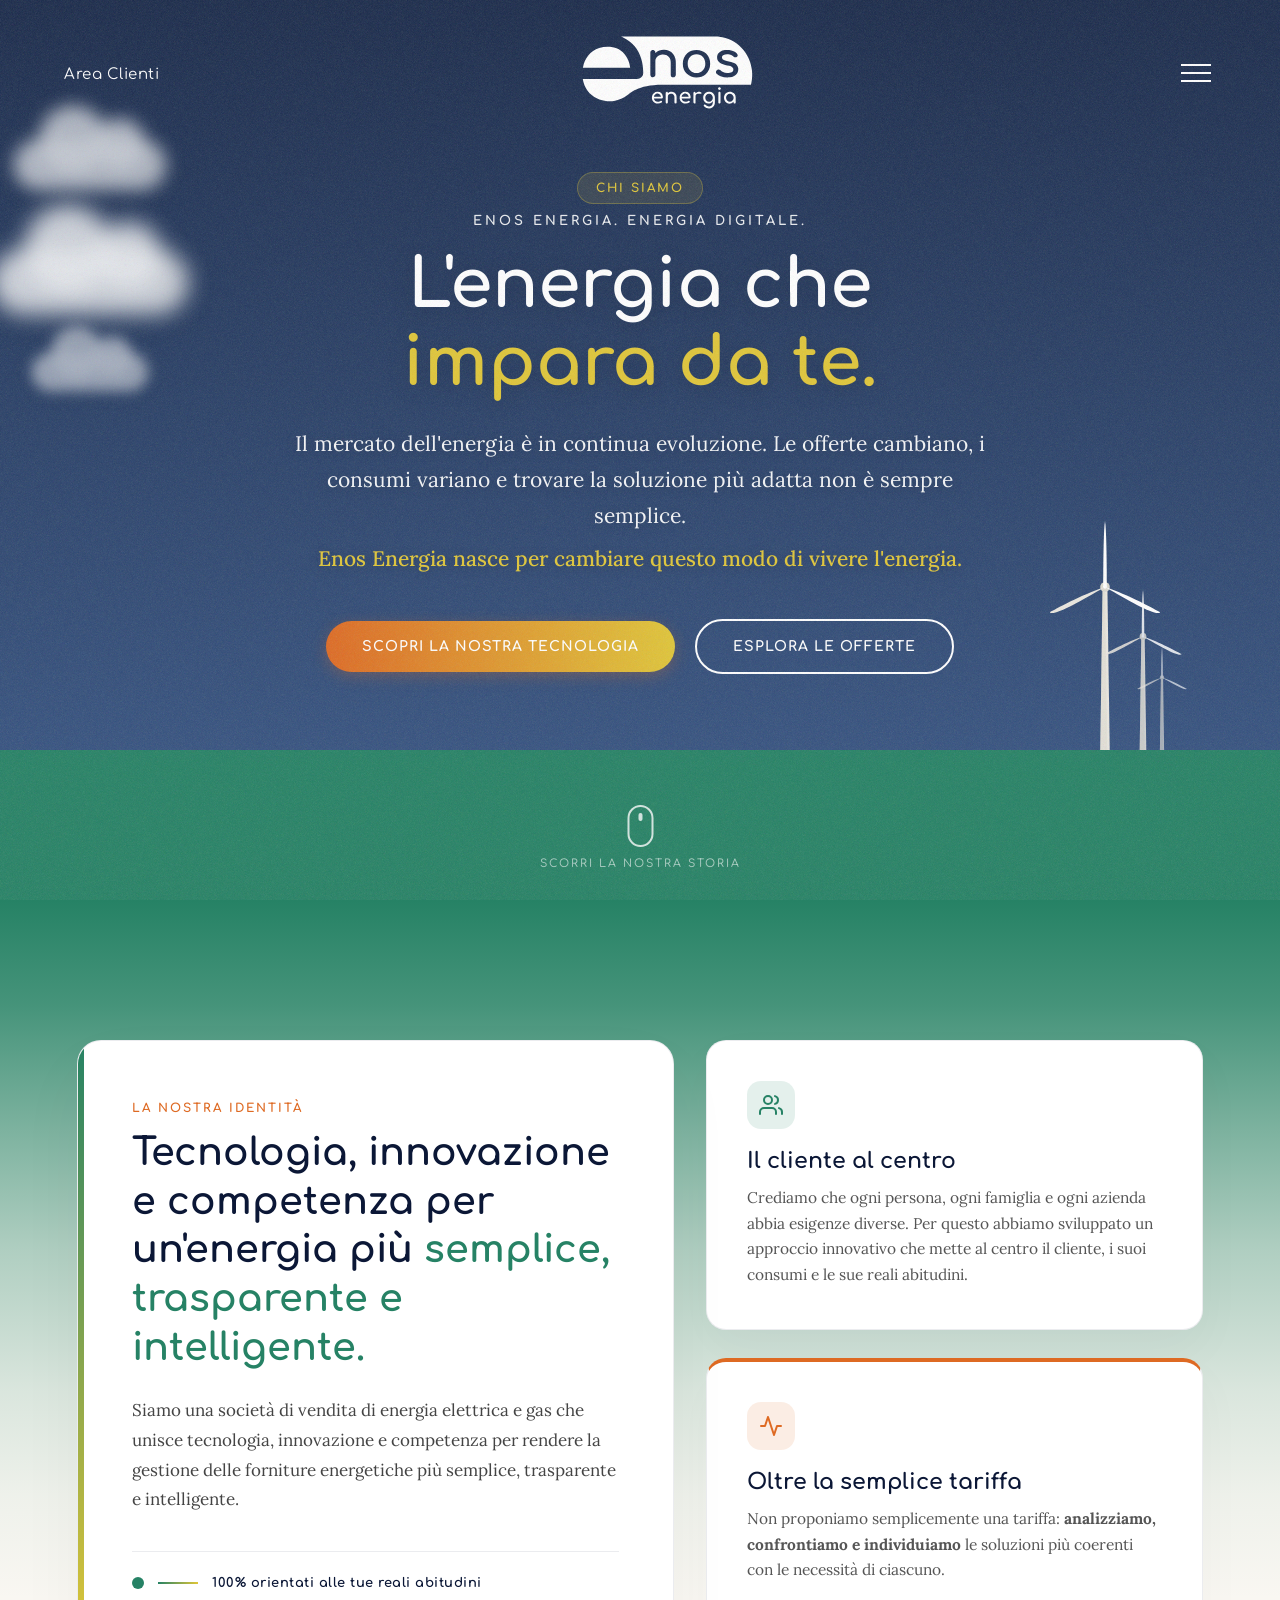
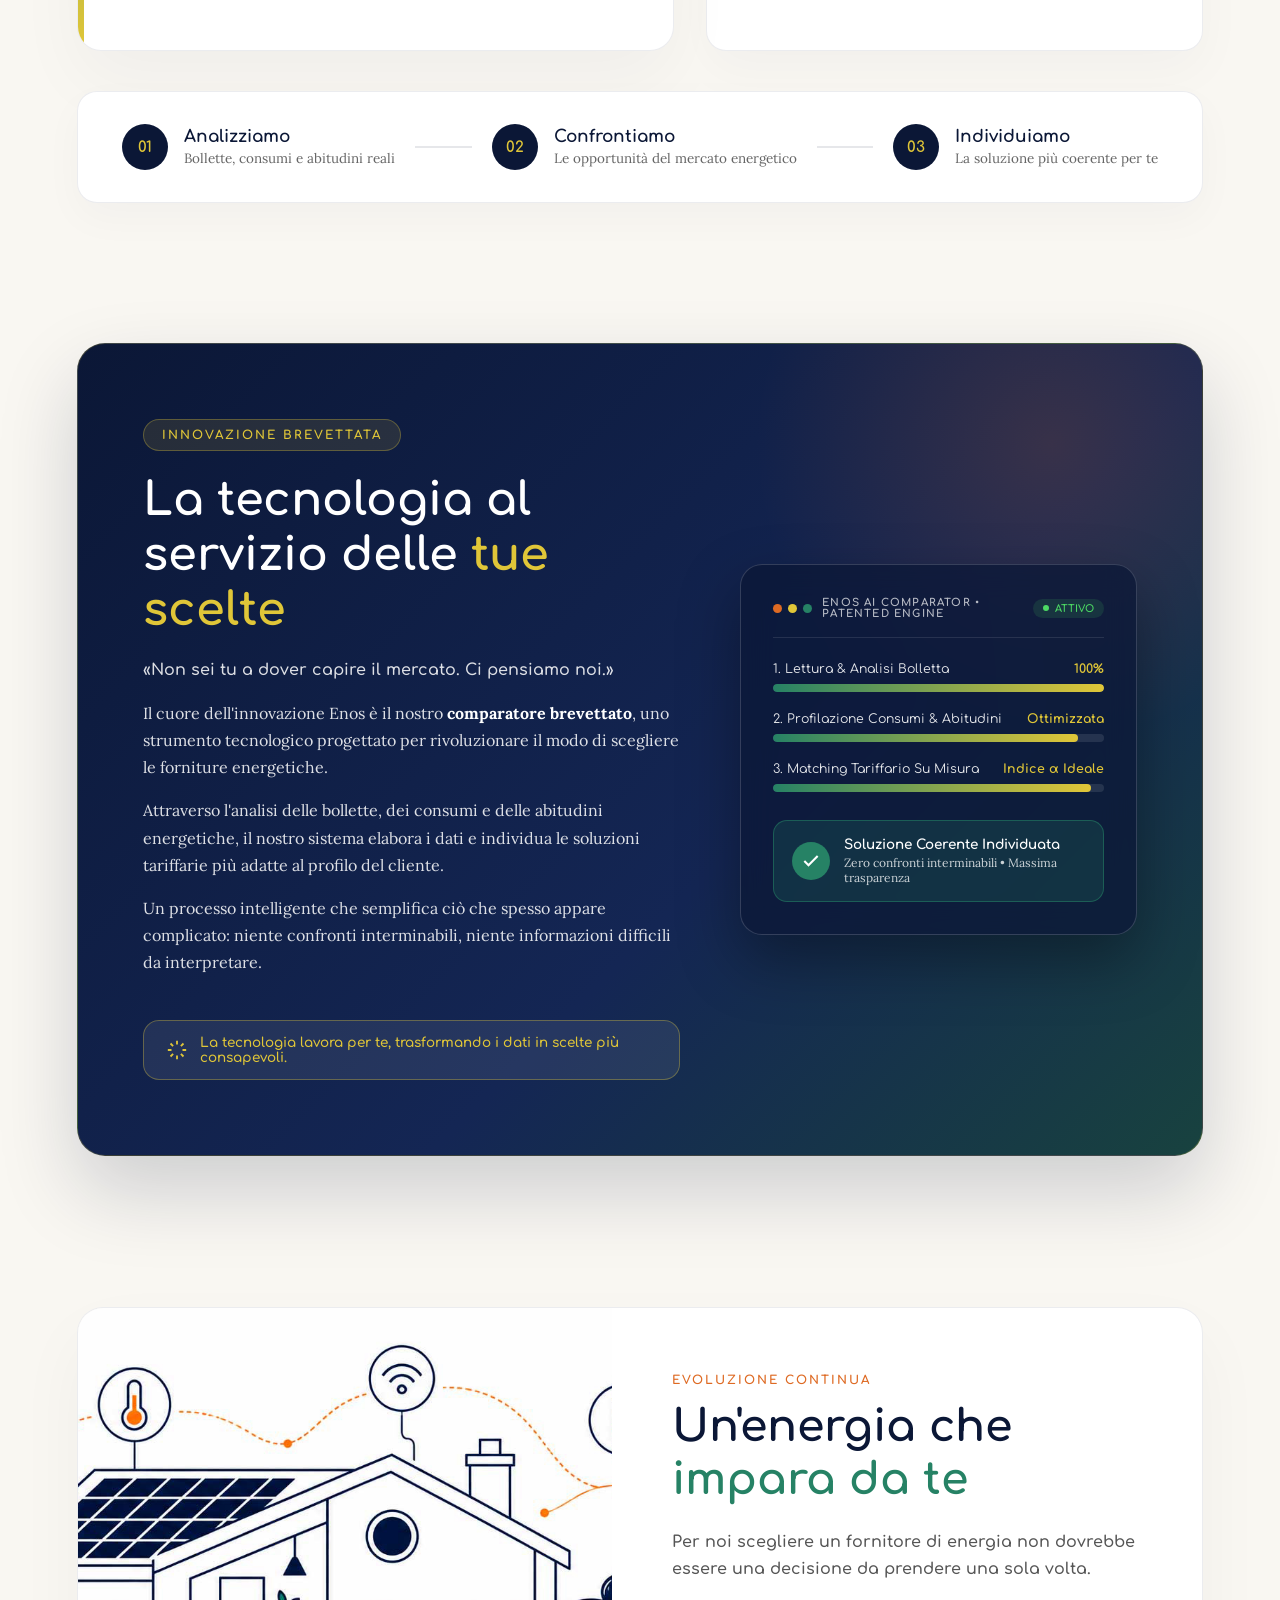
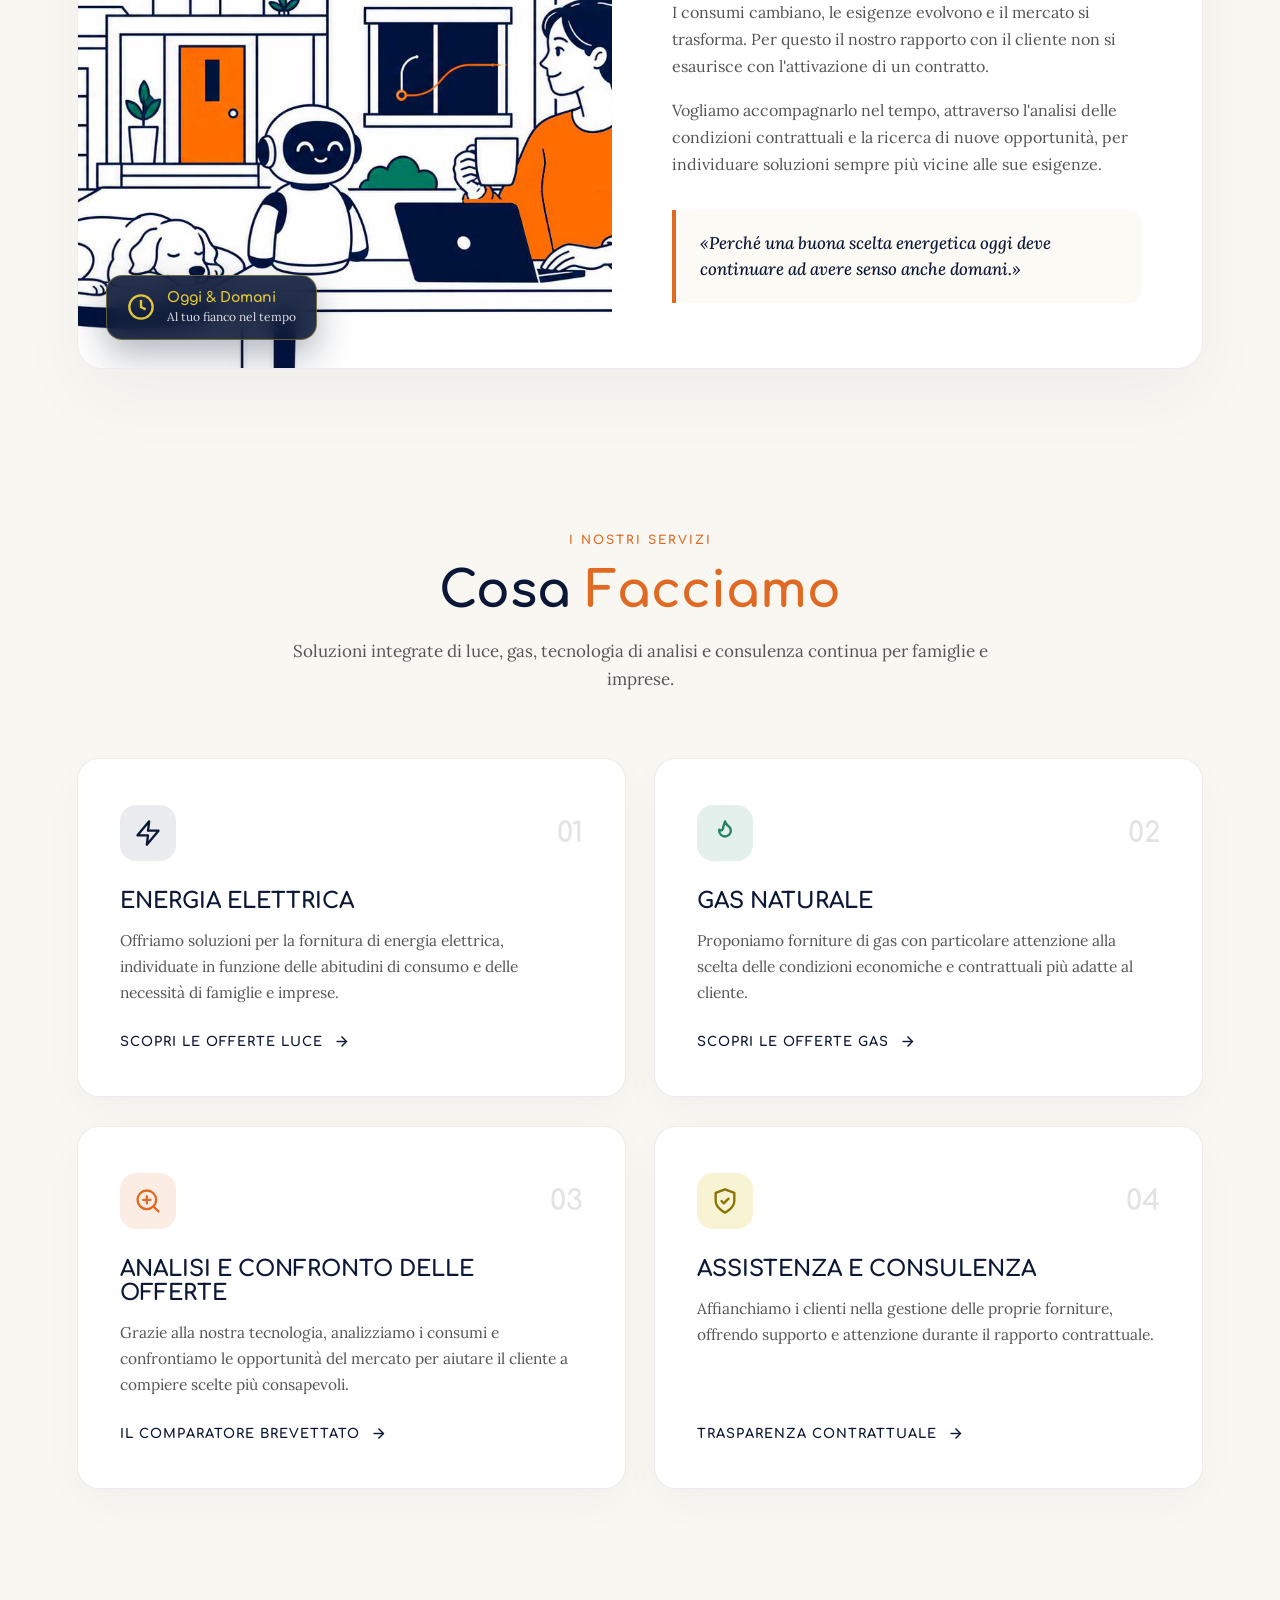
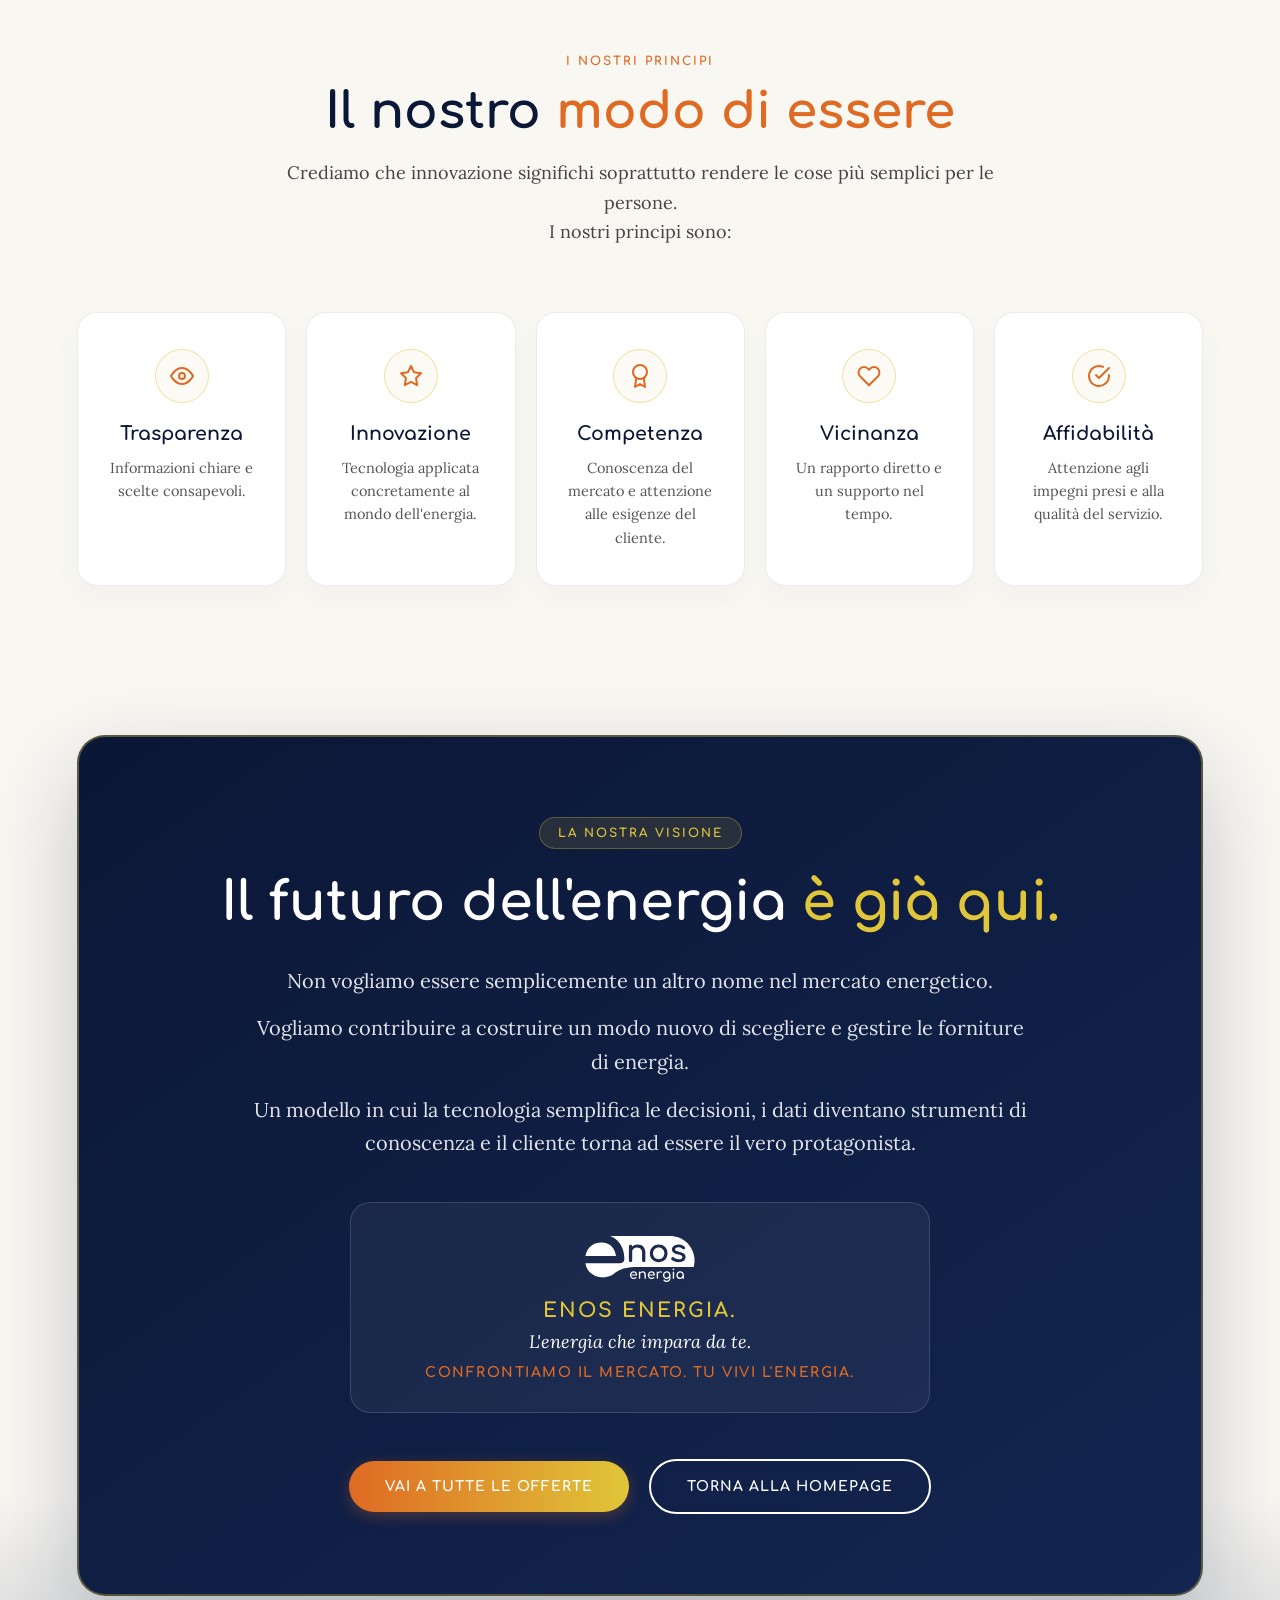
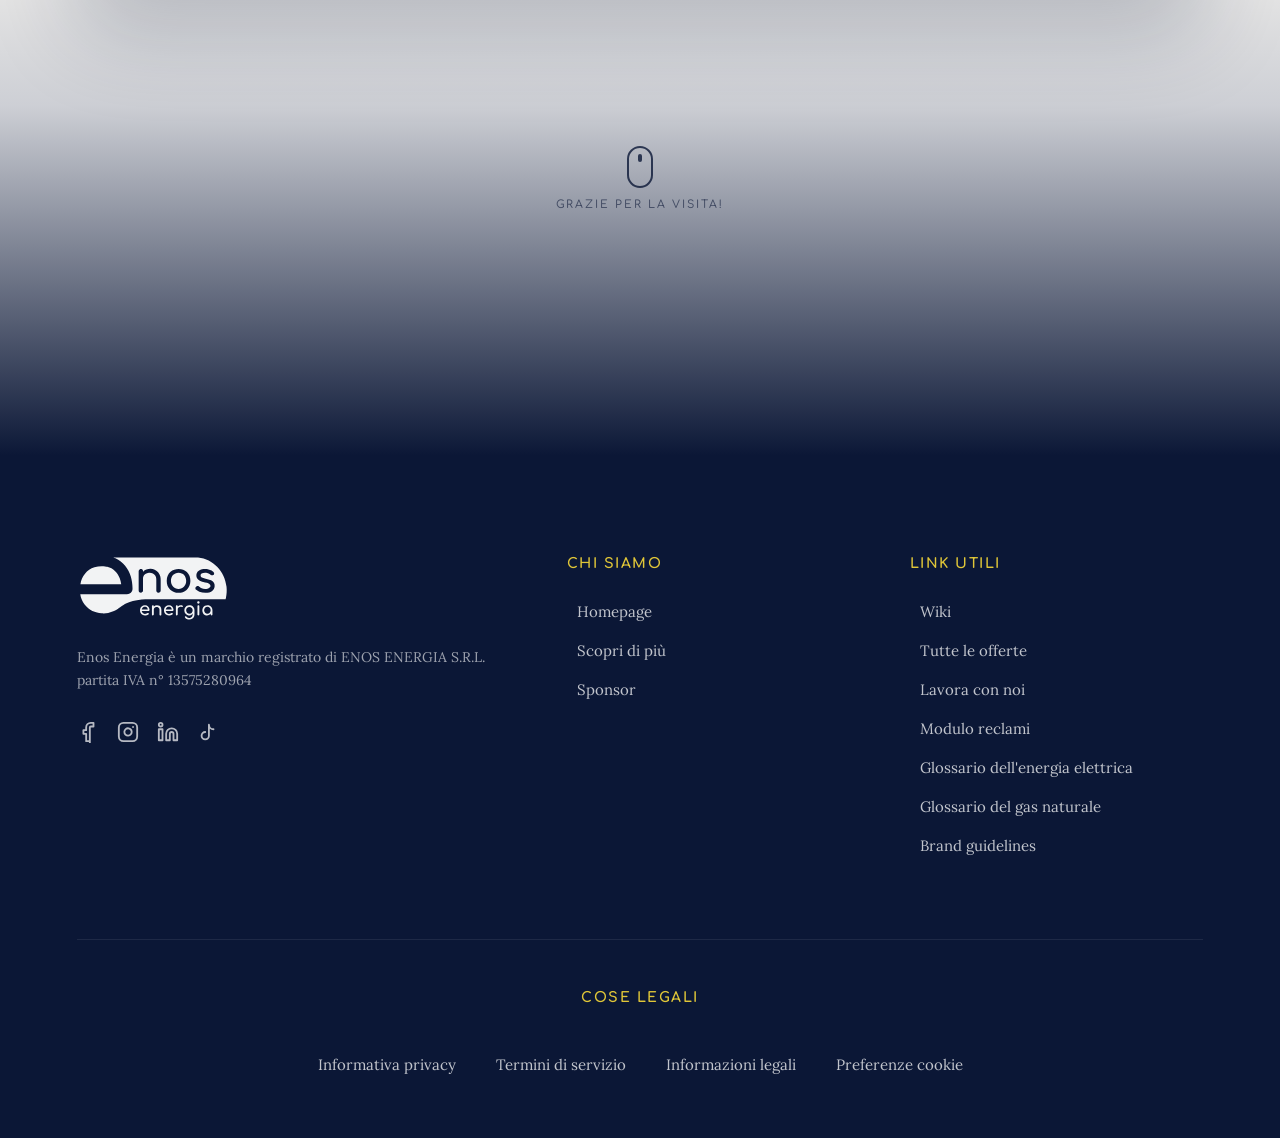
==== chi-siamo.html @ cd069b56 "feat(chi-siamo): aggiungi pagina Chi Siamo con animazioni e aggiorna link navigazione" ====
<!DOCTYPE html>
<html lang="it">
<head>
    <meta charset="UTF-8">
    <meta name="viewport" content="width=device-width, initial-scale=1.0">
    <title>Chi Siamo — Enos Energia | L'energia che impara da te</title>
    <meta name="description" content="Enos Energia: società di vendita di energia elettrica e gas che unisce tecnologia, innovazione e competenza. Scopri il nostro comparatore brevettato e l'energia che impara da te.">
    <link rel="preconnect" href="https://fonts.googleapis.com">
    <link rel="preconnect" href="https://fonts.gstatic.com" crossorigin>
    <link href="https://fonts.googleapis.com/css2?family=Comfortaa:wght@400;600;700&family=Lora:ital,wght@0,400;0,500;1,400&display=swap" rel="stylesheet">
    <link rel="stylesheet" href="css/style.css">
    <link rel="stylesheet" href="css/hero-animations.css">
</head>
<body>

    <div class="noise-overlay"></div>

    <!-- HEADER GLOBALE E MENU FULLSCREEN INIETTATI DA js/main.js -->
    <div id="header-placeholder"></div>

    <!-- =====================================================================
         1. HERO SECTION "CHI SIAMO" — ATMOSFERA DINAMICA & ECOSISTEMA ENOS
         ===================================================================== -->
    <section class="about-hero-section">
        <!-- Cielo dinamico con ciclo fluido e particelle luminose -->
        <div class="sky-layer sky-day"></div>
        <div class="sky-layer sky-sunset"></div>
        <div class="sky-layer sky-night"></div>

        <div class="sun"></div>
        <div class="moon"></div>

        <!-- Stelle notturne -->
        <div class="stars-container">
            <div class="star star-fast" style="top:14%; left:15%"></div>
            <div class="star star-slow" style="top:25%; left:42%"></div>
            <div class="star star-fast" style="top:12%; left:76%"><div class="star-glow"></div></div>
            <div class="star star-slow" style="top:34%; left:22%"></div>
            <div class="star star-fast" style="top:20%; left:62%"></div>
            <div class="star star-slow" style="top:11%; left:86%"></div>
        </div>

        <!-- Nuvole in movimento -->
        <div class="clouds-container">
            <div class="cloud cloud-1"></div>
            <div class="cloud cloud-2"></div>
            <div class="cloud cloud-3"></div>
        </div>

        <!-- Stormo illustrativo animato (asset originale Enos) -->
        <div class="about-sky-bird" aria-hidden="true">
            <img src="img/bird.svg" alt="">
        </div>

        <!-- Contenuto Centrale Hero -->
        <div class="about-hero-content">
            <div class="about-eyebrow-group">
                <span class="cte-eyebrow">CHI SIAMO</span>
                <span class="about-brand-tag">ENOS ENERGIA. ENERGIA DIGITALE.</span>
            </div>

            <h1>L'energia che<br><span>impara da te.</span></h1>

            <p class="about-hero-lead">
                Il mercato dell'energia è in continua evoluzione. Le offerte cambiano, i consumi variano e trovare la soluzione più adatta non è sempre semplice.<br>
                <strong>Enos Energia nasce per cambiare questo modo di vivere l'energia.</strong>
            </p>

            <div class="hero-cta-group">
                <a href="#tecnologia" class="btn-cta btn-solid btn-glow">Scopri la nostra tecnologia</a>
                <a href="cte.html" class="btn-cta btn-outline">Esplora le offerte</a>
            </div>
        </div>

        <!-- Parco Eolico a 3 profondità a destra -->
        <div class="wind-turbine-container turbine-main">
            <svg class="wind-turbine" viewBox="0 0 100 200" xmlns="http://www.w3.org/2000/svg">
                <path d="M46 200 L48 60 L52 60 L54 200 Z" fill="#EBE8E0" />
                <path d="M48 60 L50 60 L52 200 L46 200 Z" fill="#DCD9D0" opacity="0.5" /> 
                <circle class="turbine-light" cx="50" cy="58" r="1.5" />
                <g class="turbine-blades">
                    <circle cx="50" cy="60" r="4" fill="#DCD9D0" />
                    <path d="M48.5 60 C48.5 35, 49 10, 50 5 C51 10, 51.5 35, 51.5 60 Z" fill="#FFFFFF" />
                    <path d="M50 60 C71.5 72.5, 93.5 85, 96 81 C92 79, 70 66.5, 50 60 Z" fill="#FFFFFF" />
                    <path d="M50 60 C28.5 72.5, 6.5 85, 4 81 C8 79, 30 66.5, 50 60 Z" fill="#EBE8E0" /> 
                    <circle cx="50" cy="60" r="1.5" fill="#FFFFFF" />
                </g>
            </svg>
        </div>

        <div class="wind-turbine-container turbine-back-1">
            <svg class="wind-turbine" viewBox="0 0 100 200" xmlns="http://www.w3.org/2000/svg">
                <path d="M46 200 L48 60 L52 60 L54 200 Z" fill="#EBE8E0" />
                <path d="M48 60 L50 60 L52 200 L46 200 Z" fill="#DCD9D0" opacity="0.5" /> 
                <circle class="turbine-light" cx="50" cy="58" r="1.5" />
                <g class="turbine-blades">
                    <circle cx="50" cy="60" r="4" fill="#DCD9D0" />
                    <path d="M48.5 60 C48.5 35, 49 10, 50 5 C51 10, 51.5 35, 51.5 60 Z" fill="#FFFFFF" />
                    <path d="M50 60 C71.5 72.5, 93.5 85, 96 81 C92 79, 70 66.5, 50 60 Z" fill="#FFFFFF" />
                    <path d="M50 60 C28.5 72.5, 6.5 85, 4 81 C8 79, 30 66.5, 50 60 Z" fill="#EBE8E0" /> 
                    <circle cx="50" cy="60" r="1.5" fill="#FFFFFF" />
                </g>
            </svg>
        </div>

        <div class="wind-turbine-container turbine-back-2">
            <svg class="wind-turbine" viewBox="0 0 100 200" xmlns="http://www.w3.org/2000/svg">
                <path d="M46 200 L48 60 L52 60 L54 200 Z" fill="#EBE8E0" />
                <path d="M48 60 L50 60 L52 200 L46 200 Z" fill="#DCD9D0" opacity="0.5" /> 
                <circle class="turbine-light" cx="50" cy="58" r="1.5" />
                <g class="turbine-blades">
                    <circle cx="50" cy="60" r="4" fill="#DCD9D0" />
                    <path d="M48.5 60 C48.5 35, 49 10, 50 5 C51 10, 51.5 35, 51.5 60 Z" fill="#FFFFFF" />
                    <path d="M50 60 C71.5 72.5, 93.5 85, 96 81 C92 79, 70 66.5, 50 60 Z" fill="#FFFFFF" />
                    <path d="M50 60 C28.5 72.5, 6.5 85, 4 81 C8 79, 30 66.5, 50 60 Z" fill="#EBE8E0" /> 
                    <circle cx="50" cy="60" r="1.5" fill="#FFFFFF" />
                </g>
            </svg>
        </div>

        <!-- Prato Verde di raccordo con indicatore di scroll -->
        <div class="hero-green-floor">
            <div class="scroll-indicator-wrapper">
                <div class="scroll-mouse"><div class="scroll-wheel"></div></div>
                <span class="scroll-text">Scorri la nostra storia</span>
            </div>
        </div>
    </section>

    <!-- =====================================================================
         2. SEZIONE IDENTITÀ & APPROCCIO CLIENTE-CENTRICO
         ===================================================================== -->
    <section class="about-identity-section">
        <div class="fade-bg-top"></div>

        <div class="about-container">
            <div class="identity-grid reveal-item">
                <!-- Colonna Manifesto Principale -->
                <div class="identity-main-card">
                    <span class="section-kicker">LA NOSTRA IDENTITÀ</span>
                    <h2>Tecnologia, innovazione e competenza per un'energia più <span>semplice, trasparente e intelligente.</span></h2>
                    <p class="identity-lead-p">
                        Siamo una società di vendita di energia elettrica e gas che unisce tecnologia, innovazione e competenza per rendere la gestione delle forniture energetiche più semplice, trasparente e intelligente.
                    </p>
                    <div class="identity-pulse-line" aria-hidden="true">
                        <span class="pulse-dot"></span>
                        <span class="pulse-bar"></span>
                        <span class="pulse-label">100% orientati alle tue reali abitudini</span>
                    </div>
                </div>

                <!-- Colonna Doppia Card Approccio -->
                <div class="identity-side-stack">
                    <div class="identity-sub-card">
                        <div class="sub-card-icon">
                            <svg viewBox="0 0 24 24" fill="none" stroke="currentColor" stroke-width="2" stroke-linecap="round" stroke-linejoin="round"><path d="M17 21v-2a4 4 0 0 0-4-4H5a4 4 0 0 0-4 4v2"/><circle cx="9" cy="7" r="4"/><path d="M23 21v-2a4 4 0 0 0-3-3.87"/><path d="M16 3.13a4 4 0 0 1 0 7.75"/></svg>
                        </div>
                        <h3>Il cliente al centro</h3>
                        <p>
                            Crediamo che ogni persona, ogni famiglia e ogni azienda abbia esigenze diverse. Per questo abbiamo sviluppato un approccio innovativo che mette al centro il cliente, i suoi consumi e le sue reali abitudini.
                        </p>
                    </div>

                    <div class="identity-sub-card accent-border">
                        <div class="sub-card-icon orange">
                            <svg viewBox="0 0 24 24" fill="none" stroke="currentColor" stroke-width="2" stroke-linecap="round" stroke-linejoin="round"><polyline points="22 12 18 12 15 21 9 3 6 12 2 12"/></svg>
                        </div>
                        <h3>Oltre la semplice tariffa</h3>
                        <p>
                            Non proponiamo semplicemente una tariffa: <strong>analizziamo, confrontiamo e individuiamo</strong> le soluzioni più coerenti con le necessità di ciascuno.
                        </p>
                    </div>
                </div>
            </div>

            <!-- Barra Animata dei 3 Step Metodologici -->
            <div class="method-steps-bar reveal-item">
                <div class="step-node">
                    <span class="step-num">01</span>
                    <div class="step-info">
                        <strong>Analizziamo</strong>
                        <span>Bollette, consumi e abitudini reali</span>
                    </div>
                </div>
                <div class="step-connector" aria-hidden="true"><div class="step-signal"></div></div>
                <div class="step-node">
                    <span class="step-num">02</span>
                    <div class="step-info">
                        <strong>Confrontiamo</strong>
                        <span>Le opportunità del mercato energetico</span>
                    </div>
                </div>
                <div class="step-connector" aria-hidden="true"><div class="step-signal delay-1"></div></div>
                <div class="step-node">
                    <span class="step-num">03</span>
                    <div class="step-info">
                        <strong>Individuiamo</strong>
                        <span>La soluzione più coerente per te</span>
                    </div>
                </div>
            </div>
        </div>
    </section>

    <!-- =====================================================================
         3. LA TECNOLOGIA AL SERVIZIO DELLE TUE SCELTE (COMPARATORE BREVETTATO)
         ===================================================================== -->
    <section id="tecnologia" class="about-tech-section">
        <div class="about-container">
            <div class="tech-showcase-box reveal-item">
                <div class="tech-ambient-glow" aria-hidden="true"></div>

                <div class="tech-content-col">
                    <span class="cte-eyebrow">INNOVAZIONE BREVETTATA</span>
                    <h2>La tecnologia al servizio delle <span>tue scelte</span></h2>
                    <p class="tech-highlight-claim">
                        «Non sei tu a dover capire il mercato. Ci pensiamo noi.»
                    </p>
                    <p>
                        Il cuore dell'innovazione Enos è il nostro <strong>comparatore brevettato</strong>, uno strumento tecnologico progettato per rivoluzionare il modo di scegliere le forniture energetiche.
                    </p>
                    <p>
                        Attraverso l'analisi delle bollette, dei consumi e delle abitudini energetiche, il nostro sistema elabora i dati e individua le soluzioni tariffarie più adatte al profilo del cliente.
                    </p>
                    <p>
                        Un processo intelligente che semplifica ciò che spesso appare complicato: niente confronti interminabili, niente informazioni difficili da interpretare.
                    </p>
                    <div class="tech-bottom-pill">
                        <svg viewBox="0 0 24 24" fill="none" stroke="currentColor" stroke-width="2"><path d="M12 2v4M12 18v4M4.93 4.93l2.83 2.83M16.24 16.24l2.83 2.83M2 12h4M18 12h4M4.93 19.07l2.83-2.83M16.24 7.76l2.83-2.83"/></svg>
                        <span>La tecnologia lavora per te, trasformando i dati in scelte più consapevoli.</span>
                    </div>
                </div>

                <!-- Visual Animato: Simulazione Live del Comparatore Brevettato Enos -->
                <div class="tech-visual-col" aria-label="Rappresentazione grafica del comparatore brevettato Enos">
                    <div class="comparator-widget">
                        <div class="scanner-beam"></div>

                        <div class="widget-header">
                            <div class="widget-dots">
                                <span></span><span></span><span></span>
                            </div>
                            <span class="widget-title">ENOS AI COMPARATOR &bull; PATENTED ENGINE</span>
                            <span class="widget-status-live"><i class="live-dot"></i> ATTIVO</span>
                        </div>

                        <div class="widget-body">
                            <div class="scan-metric-row">
                                <div class="metric-label">
                                    <span>1. Lettura &amp; Analisi Bolletta</span>
                                    <strong>100%</strong>
                                </div>
                                <div class="metric-bar-track">
                                    <div class="metric-bar-fill fill-1"></div>
                                </div>
                            </div>

                            <div class="scan-metric-row">
                                <div class="metric-label">
                                    <span>2. Profilazione Consumi &amp; Abitudini</span>
                                    <strong>Ottimizzata</strong>
                                </div>
                                <div class="metric-bar-track">
                                    <div class="metric-bar-fill fill-2"></div>
                                </div>
                            </div>

                            <div class="scan-metric-row">
                                <div class="metric-label">
                                    <span>3. Matching Tariffario Su Misura</span>
                                    <strong>Indice &alpha; Ideale</strong>
                                </div>
                                <div class="metric-bar-track">
                                    <div class="metric-bar-fill fill-3"></div>
                                </div>
                            </div>

                            <div class="widget-result-card">
                                <div class="result-icon">
                                    <svg viewBox="0 0 24 24" fill="none" stroke="currentColor" stroke-width="2.5"><polyline points="20 6 9 17 4 12"/></svg>
                                </div>
                                <div class="result-text">
                                    <strong>Soluzione Coerente Individuata</strong>
                                    <span>Zero confronti interminabili &bull; Massima trasparenza</span>
                                </div>
                            </div>
                        </div>
                    </div>
                </div>
            </div>
        </div>
    </section>

    <!-- =====================================================================
         4. SEZIONE EVOLUTIVA: "UN'ENERGIA CHE IMPARA DA TE"
         ===================================================================== -->
    <section class="about-learning-section">
        <div class="about-container">
            <div class="learning-bento-split reveal-item">
                <div class="learning-image-col">
                    <div class="learning-img-frame">
                        <img src="img/D.jpg" alt="Un'energia che impara da te nel tempo" loading="lazy">
                        <div class="floating-time-badge">
                            <svg viewBox="0 0 24 24" fill="none" stroke="currentColor" stroke-width="2"><circle cx="12" cy="12" r="10"/><polyline points="12 6 12 12 16 14"/></svg>
                            <div>
                                <strong>Oggi &amp; Domani</strong>
                                <span>Al tuo fianco nel tempo</span>
                            </div>
                        </div>
                    </div>
                </div>

                <div class="learning-text-col">
                    <span class="section-kicker">EVOLUZIONE CONTINUA</span>
                    <h2>Un'energia che <span>impara da te</span></h2>

                    <p class="learning-highlight">
                        Per noi scegliere un fornitore di energia non dovrebbe essere una decisione da prendere una sola volta.
                    </p>

                    <p>
                        I consumi cambiano, le esigenze evolvono e il mercato si trasforma. Per questo il nostro rapporto con il cliente non si esaurisce con l'attivazione di un contratto.
                    </p>

                    <p>
                        Vogliamo accompagnarlo nel tempo, attraverso l'analisi delle condizioni contrattuali e la ricerca di nuove opportunità, per individuare soluzioni sempre più vicine alle sue esigenze.
                    </p>

                    <blockquote class="learning-quote-box">
                        «Perché una buona scelta energetica oggi deve continuare ad avere senso anche domani.»
                    </blockquote>
                </div>
            </div>
        </div>
    </section>

    <!-- =====================================================================
         5. SEZIONE "COSA FACCIAMO" (4 PILASTRI BENTO GRID)
         ===================================================================== -->
    <section class="about-services-section">
        <div class="about-container">
            <div class="about-section-header reveal-item">
                <span class="section-kicker">I NOSTRI SERVIZI</span>
                <h2>Cosa <span>Facciamo</span></h2>
                <p>Soluzioni integrate di luce, gas, tecnologia di analisi e consulenza continua per famiglie e imprese.</p>
            </div>

            <div class="about-services-grid">
                <!-- 1. ENERGIA ELETTRICA -->
                <article class="service-bento-card reveal-item">
                    <div class="service-card-top">
                        <div class="service-icon-box navy">
                            <svg viewBox="0 0 24 24" fill="none" stroke="currentColor" stroke-width="2" stroke-linecap="round" stroke-linejoin="round"><polygon points="13 2 3 14 12 14 11 22 21 10 12 10 13 2"/></svg>
                        </div>
                        <span class="service-number">01</span>
                    </div>
                    <h3>ENERGIA ELETTRICA</h3>
                    <p>
                        Offriamo soluzioni per la fornitura di energia elettrica, individuate in funzione delle abitudini di consumo e delle necessità di famiglie e imprese.
                    </p>
                    <a href="cte.html#luce" class="service-card-link">
                        <span>Scopri le offerte Luce</span>
                        <svg viewBox="0 0 24 24" fill="none" stroke="currentColor" stroke-width="2"><line x1="5" y1="12" x2="19" y2="12"/><polyline points="12 5 19 12 12 19"/></svg>
                    </a>
                </article>

                <!-- 2. GAS NATURALE -->
                <article class="service-bento-card reveal-item">
                    <div class="service-card-top">
                        <div class="service-icon-box green">
                            <svg viewBox="0 0 24 24" fill="none" stroke="currentColor" stroke-width="2" stroke-linecap="round" stroke-linejoin="round"><path d="M12 2c1 3 2.5 3.5 3.5 4.5A5 5 0 0 1 17 10a5 5 0 1 1-10 0c0-.3 0-.6.1-.9a2 2 0 0 0 3.3-2C11 5.5 12 2 12 2z"/></svg>
                        </div>
                        <span class="service-number">02</span>
                    </div>
                    <h3>GAS NATURALE</h3>
                    <p>
                        Proponiamo forniture di gas con particolare attenzione alla scelta delle condizioni economiche e contrattuali più adatte al cliente.
                    </p>
                    <a href="cte.html#gas" class="service-card-link">
                        <span>Scopri le offerte Gas</span>
                        <svg viewBox="0 0 24 24" fill="none" stroke="currentColor" stroke-width="2"><line x1="5" y1="12" x2="19" y2="12"/><polyline points="12 5 19 12 12 19"/></svg>
                    </a>
                </article>

                <!-- 3. ANALISI E CONFRONTO DELLE OFFERTE -->
                <article class="service-bento-card reveal-item">
                    <div class="service-card-top">
                        <div class="service-icon-box orange">
                            <svg viewBox="0 0 24 24" fill="none" stroke="currentColor" stroke-width="2" stroke-linecap="round" stroke-linejoin="round"><circle cx="11" cy="11" r="8"/><line x1="21" y1="21" x2="16.65" y2="16.65"/><line x1="11" y1="8" x2="11" y2="14"/><line x1="8" y1="11" x2="14" y2="11"/></svg>
                        </div>
                        <span class="service-number">03</span>
                    </div>
                    <h3>ANALISI E CONFRONTO DELLE OFFERTE</h3>
                    <p>
                        Grazie alla nostra tecnologia, analizziamo i consumi e confrontiamo le opportunità del mercato per aiutare il cliente a compiere scelte più consapevoli.
                    </p>
                    <a href="#tecnologia" class="service-card-link">
                        <span>Il comparatore brevettato</span>
                        <svg viewBox="0 0 24 24" fill="none" stroke="currentColor" stroke-width="2"><line x1="5" y1="12" x2="19" y2="12"/><polyline points="12 5 19 12 12 19"/></svg>
                    </a>
                </article>

                <!-- 4. ASSISTENZA E CONSULENZA -->
                <article class="service-bento-card reveal-item">
                    <div class="service-card-top">
                        <div class="service-icon-box gold">
                            <svg viewBox="0 0 24 24" fill="none" stroke="currentColor" stroke-width="2" stroke-linecap="round" stroke-linejoin="round"><path d="M12 22s8-4 8-10V5l-8-3-8 3v7c0 6 8 10 8 10z"/><path d="M9 12l2 2 4-4"/></svg>
                        </div>
                        <span class="service-number">04</span>
                    </div>
                    <h3>ASSISTENZA E CONSULENZA</h3>
                    <p>
                        Affianchiamo i clienti nella gestione delle proprie forniture, offrendo supporto e attenzione durante il rapporto contrattuale.
                    </p>
                    <a href="cte.html" class="service-card-link">
                        <span>Trasparenza contrattuale</span>
                        <svg viewBox="0 0 24 24" fill="none" stroke="currentColor" stroke-width="2"><line x1="5" y1="12" x2="19" y2="12"/><polyline points="12 5 19 12 12 19"/></svg>
                    </a>
                </article>
            </div>
        </div>
    </section>

    <!-- =====================================================================
         6. SEZIONE "IL NOSTRO MODO DI ESSERE" (I 5 PRINCIPI)
         ===================================================================== -->
    <section class="about-values-section">
        <div class="about-container">
            <div class="about-section-header reveal-item">
                <span class="section-kicker">I NOSTRI PRINCIPI</span>
                <h2>Il nostro <span>modo di essere</span></h2>
                <p class="values-intro-p">
                    Crediamo che innovazione significhi soprattutto rendere le cose più semplici per le persone.<br>
                    I nostri principi sono:
                </p>
            </div>

            <div class="values-cards-grid reveal-item">
                <!-- 1. Trasparenza -->
                <div class="value-card">
                    <div class="value-icon">
                        <svg viewBox="0 0 24 24" fill="none" stroke="currentColor" stroke-width="2" stroke-linecap="round" stroke-linejoin="round"><path d="M1 12s4-8 11-8 11 8 11 8-4 8-11 8-11-8-11-8z"/><circle cx="12" cy="12" r="3"/></svg>
                    </div>
                    <h3>Trasparenza</h3>
                    <p>Informazioni chiare e scelte consapevoli.</p>
                </div>

                <!-- 2. Innovazione -->
                <div class="value-card">
                    <div class="value-icon">
                        <svg viewBox="0 0 24 24" fill="none" stroke="currentColor" stroke-width="2" stroke-linecap="round" stroke-linejoin="round"><polygon points="12 2 15.09 8.26 22 9.27 17 14.14 18.18 21.02 12 17.77 5.82 21.02 7 14.14 2 9.27 8.91 8.26 12 2"/></svg>
                    </div>
                    <h3>Innovazione</h3>
                    <p>Tecnologia applicata concretamente al mondo dell'energia.</p>
                </div>

                <!-- 3. Competenza -->
                <div class="value-card">
                    <div class="value-icon">
                        <svg viewBox="0 0 24 24" fill="none" stroke="currentColor" stroke-width="2" stroke-linecap="round" stroke-linejoin="round"><circle cx="12" cy="8" r="7"/><polyline points="8.21 13.89 7 23 12 20 17 23 15.79 13.88"/></svg>
                    </div>
                    <h3>Competenza</h3>
                    <p>Conoscenza del mercato e attenzione alle esigenze del cliente.</p>
                </div>

                <!-- 4. Vicinanza -->
                <div class="value-card">
                    <div class="value-icon">
                        <svg viewBox="0 0 24 24" fill="none" stroke="currentColor" stroke-width="2" stroke-linecap="round" stroke-linejoin="round"><path d="M20.84 4.61a5.5 5.5 0 0 0-7.78 0L12 5.67l-1.06-1.06a5.5 5.5 0 0 0-7.78 7.78l1.06 1.06L12 21.23l7.78-7.78 1.06-1.06a5.5 5.5 0 0 0 0-7.78z"/></svg>
                    </div>
                    <h3>Vicinanza</h3>
                    <p>Un rapporto diretto e un supporto nel tempo.</p>
                </div>

                <!-- 5. Affidabilità -->
                <div class="value-card">
                    <div class="value-icon">
                        <svg viewBox="0 0 24 24" fill="none" stroke="currentColor" stroke-width="2" stroke-linecap="round" stroke-linejoin="round"><path d="M22 11.08V12a10 10 0 1 1-5.93-9.14"/><polyline points="22 4 12 14.01 9 11.01"/></svg>
                    </div>
                    <h3>Affidabilità</h3>
                    <p>Attenzione agli impegni presi e alla qualità del servizio.</p>
                </div>
            </div>
        </div>
    </section>

    <!-- =====================================================================
         7. MANIFESTO FINALE: "IL FUTURO DELL'ENERGIA È GIÀ QUI."
         ===================================================================== -->
    <section class="about-future-section">
        <div class="fade-bg-bottom"></div>

        <div class="about-container">
            <div class="future-manifesto-card reveal-item">
                <span class="cte-eyebrow">LA NOSTRA VISIONE</span>
                <h2>Il futuro dell'energia <span>è già qui.</span></h2>

                <div class="future-manifesto-body">
                    <p>Non vogliamo essere semplicemente un altro nome nel mercato energetico.</p>
                    <p>Vogliamo contribuire a costruire un modo nuovo di scegliere e gestire le forniture di energia.</p>
                    <p>Un modello in cui la tecnologia semplifica le decisioni, i dati diventano strumenti di conoscenza e il cliente torna ad essere il vero protagonista.</p>
                </div>

                <div class="future-signature-block">
                    <img src="img/logo_enos_white.svg" alt="Enos Energia" class="future-signature-logo">
                    <div class="signature-brand-title">ENOS ENERGIA.</div>
                    <div class="signature-payoff">L'energia che impara da te.</div>
                    <div class="signature-claim">Confrontiamo il mercato. Tu vivi l'energia.</div>
                </div>

                <div class="hero-cta-group">
                    <a href="cte.html" class="btn-cta btn-solid btn-glow">Vai a tutte le offerte</a>
                    <a href="index.html" class="btn-cta btn-outline">Torna alla Homepage</a>
                </div>
            </div>
        </div>

        <div class="pre-footer">
            <div class="scroll-indicator-wrapper">
                <div class="scroll-mouse">
                    <div class="scroll-wheel"></div>
                </div>
                <span class="scroll-text">Grazie per la visita!</span>
            </div>
        </div>
    </section>

    <!-- FOOTER GLOBALE INIETTATO DA js/main.js -->
    <div id="footer-placeholder"></div>

    <!-- CUSTOM CURSOR -->
    <div id="custom-cursor"></div>

    <!-- SCRIPT MODULARI -->
    <script src="js/hero-engine.js"></script>
    <script src="js/main.js"></script>
</body>
</html>
---- css/style.css ----
/* =========================================================================
   1. VARIABILI, RESET E TIPOGRAFIA (css/style.css)
   ========================================================================= */
:root {
    --bg-cream: #F9F7F2;
    --brand-green: #268265;
    --premium-navy: #0B1736;
    --premium-orange: #DE6A23;
    --premium-gold: #E0C638;
    --white: #FFFFFF;
    
    --font-heading: 'Comfortaa', sans-serif;
    --font-body: 'Lora', serif;
    --transition-smooth: cubic-bezier(0.25, 0.8, 0.25, 1);
}

* {
    margin: 0;
    padding: 0;
    box-sizing: border-box;
}

html {
    scroll-behavior: smooth;
}

body {
    font-family: var(--font-body);
    background-color: var(--bg-cream);
    color: var(--premium-navy);
    -webkit-font-smoothing: antialiased;
    overflow-x: hidden;
    cursor: none;
}

body.is-loading {
    overflow: hidden !important;
}

/* =========================================================================
   2. PRELOADER & ANIMAZIONE BATTERIA
   ========================================================================= */
.preloader-container {
    position: fixed;
    top: 0;
    left: 0;
    width: 100%;
    height: 100vh;
    background-color: var(--premium-orange);
    z-index: 9999;
    display: flex;
    justify-content: center;
    align-items: center;
    transition: transform 0.8s cubic-bezier(0.7, 0, 0.2, 1), opacity 0.8s ease;
}

.preloader-content {
    display: flex;
    flex-direction: column;
    align-items: center;
    gap: 25px;
}

.preloader-logo {
    height: 45px;
    width: auto;
}

.battery-icon {
    width: 60px;
    height: 24px;
    border: 2px solid var(--white);
    border-radius: 4px;
    position: relative;
    padding: 2px;
}

.battery-icon::after {
    content: '';
    position: absolute;
    top: 50%;
    right: -6px;
    transform: translateY(-50%);
    width: 4px;
    height: 10px;
    background-color: var(--white);
    border-radius: 0 2px 2px 0;
}

.battery-level {
    height: 100%;
    background-color: var(--white);
    border-radius: 2px;
    width: 0%;
    animation: chargeBattery 1.5s ease-in-out forwards;
}

@keyframes chargeBattery {
    0% { width: 0%; opacity: 0.5; }
    20% { width: 20%; opacity: 1; }
    40% { width: 20%; }
    60% { width: 70%; }
    80% { width: 100%; }
    100% { width: 100%; }
}

.preloader-hidden {
    transform: translateY(-100%);
    opacity: 0;
    pointer-events: none;
}

/* --- EFFETTO WOW TRANSIZIONE: PORTALE RADIALE DAL CLICK --- */
.page-portal {
    position: fixed;
    inset: 0;
    background: radial-gradient(circle at var(--click-x, 50%) var(--click-y, 50%), #162a5c 0%, var(--premium-navy) 70%);
    z-index: 99999;
    pointer-events: none;
    clip-path: circle(0px at var(--click-x, 50%) var(--click-y, 50%));
    transition: clip-path 0.6s cubic-bezier(0.77, 0, 0.175, 1);
}

.page-portal.is-active {
    clip-path: circle(150vmax at var(--click-x, 50%) var(--click-y, 50%));
}

.page-portal.is-revealing {
    clip-path: circle(150vmax at var(--click-x, 50%) var(--click-y, 50%));
    transition: clip-path 0.65s cubic-bezier(0.77, 0, 0.175, 1), opacity 0.5s ease;
}

.page-portal.is-revealing.is-done {
    clip-path: circle(0px at 50% 50%);
    opacity: 0;
}

.preloader-container {
    border-bottom: 3px solid var(--premium-gold);
    box-shadow: 0 25px 60px rgba(11, 23, 54, 0.45);
}

body {
    transition: transform 0.55s cubic-bezier(0.7, 0, 0.2, 1), filter 0.55s ease;
}

body.page-leaving {
    transform: scale(0.96);
    filter: blur(4px) brightness(0.85);
    pointer-events: none;
}

/* =========================================================================
   3. NOISE OVERLAY, SCROLLBAR E CUSTOM CURSOR PREMIUM
   ========================================================================= */
.noise-overlay {
    position: fixed;
    top: 0;
    left: 0;
    width: 100%;
    height: 100%;
    background-image: url("data:image/svg+xml,%3Csvg viewBox='0 0 1500 1500' xmlns='http://www.w3.org/2000/svg'%3E%3Cfilter id='hdNoise'%3E%3CfeTurbulence type='fractalNoise' baseFrequency='1.9' numOctaves='4' stitchTiles='stitch'/%3E%3C/filter%3E%3Crect width='100%25' height='100%25' filter='url(%23hdNoise)'/%3E%3C/svg%3E");
    opacity: 0.15;
    pointer-events: none;
    z-index: 9998;
}

::-webkit-scrollbar {
    width: 20px;
}
::-webkit-scrollbar-track {
    background-color: #EBE8E0;
    border-left: 1px solid #DEDEDE;
}
::-webkit-scrollbar-thumb {
    background-color: var(--premium-orange);
    border-radius: 0px;
    border: 3px solid #EBE8E0;
}
::-webkit-scrollbar-thumb:active {
    background-color: var(--premium-orange);
}

#custom-cursor {
    width: 30px;
    height: 30px;
    border: 10px double var(--premium-gold);
    border-radius: 50%;
    position: fixed;
    top: 0;
    left: 0;
    pointer-events: none;
    z-index: 10000;
    transform: translate(-50%, -50%);
    transition: width 0.2s ease, height 0.2s ease, background-color 0.2s ease, border-color 0.2s ease, opacity 0.3s ease;
    opacity: 0;
}

body:has(a:hover, button:hover, .btn-cta:hover, .faq-trigger:hover, .size-pill:hover, .filter-tab:hover, .value-card:hover, .service-bento-card:hover, .step-node:hover) #custom-cursor {
    width: 45px;
    height: 45px;
    background-color: rgba(224, 198, 56, 0.15);
    backdrop-filter: blur(2px);
    border-color: var(--premium-orange);
}

@media (max-width: 768px) {
    body { cursor: auto; }
    #custom-cursor { display: none !important; }
}

/* =========================================================================
   4. HEADER OVERLAY E STICKY MODE
   ========================================================================= */
.main-header {
    position: absolute;
    top: 0;
    left: 0;
    width: 100%;
    padding: 35px 5%;
    display: flex;
    justify-content: space-between;
    align-items: center;
    z-index: 100;
    transition: padding 0.3s ease, background-color 0.3s ease;
}

.main-header.is-sticky {
    position: fixed;
    top: 0;
    left: 0;
    width: 100%;
    padding: 18px 5%;
    background-color: rgba(11, 23, 54, 0.85);
    backdrop-filter: blur(12px);
    -webkit-backdrop-filter: blur(12px);
    border-bottom: 1px solid var(--premium-gold);
    box-shadow: 0 10px 30px rgba(11, 23, 54, 0.25);
    z-index: 150;
    animation: headerSlideDown 0.4s cubic-bezier(0.25, 0.8, 0.25, 1) forwards;
}

@keyframes headerSlideDown {
    from { transform: translateY(-100%); }
    to { transform: translateY(0); }
}

.logo-svg {
    height: 75px;
    width: auto;
    display: block;
    transition: height 0.3s ease;
}

.is-sticky .logo-svg {
    height: 40px;
}

.area-clienti-link {
    font-family: var(--font-heading);
    color: var(--white);
    text-decoration: none;
    font-size: 15px;
    font-weight: 400;
    letter-spacing: 0.5px;
    position: relative;
    padding-bottom: 5px;
}

.hover-line::after {
    content: '';
    position: absolute;
    width: 0;
    height: 1px;
    bottom: 0;
    left: 0;
    background-color: var(--premium-gold);
    transition: width 0.3s ease-in-out;
}

.hover-line:hover::after {
    width: 100%;
}

.hamburger-menu {
    background: transparent;
    border: none;
    cursor: pointer;
    display: flex;
    flex-direction: column;
    gap: 6px;
    padding: 5px;
}

.hamburger-menu .bar {
    width: 30px;
    height: 2px;
    background-color: var(--white);
    transition: all 0.3s ease;
}

.hamburger-menu:hover .bar {
    background-color: var(--premium-gold);
}

/* =========================================================================
   5. OVERLAY MENU FULLSCREEN (EFFETTO WOW)
   ========================================================================= */
.overlay-menu {
    position: fixed;
    top: 0;
    left: 0;
    width: 100%;
    height: 100vh;
    background-color: var(--premium-navy);
    color: var(--white);
    z-index: 1000;
    display: flex;
    flex-direction: column;
    padding: 35px 5%;
    visibility: hidden;
    clip-path: circle(0px at calc(100% - 5%) 50px);
    transition: clip-path 0.7s cubic-bezier(0.7, 0, 0.2, 1), visibility 0.7s;
}

.overlay-menu.active {
    visibility: visible;
    clip-path: circle(150% at calc(100% - 5%) 50px);
    transition: clip-path 0.7s cubic-bezier(0.7, 0, 0.2, 1);
}

.overlay-header {
    display: flex;
    justify-content: space-between;
    align-items: center;
    width: 100%;
    position: relative;
}

.overlay-logo {
    height: 75px;
    position: absolute;
    left: 50%;
    transform: translateX(-50%);
    opacity: 0;
    transition: opacity 0.5s ease 0.2s;
}

.overlay-menu.active .overlay-logo {
    opacity: 1;
}

.close-btn {
    background: transparent;
    border: none;
    color: var(--white);
    font-size: 45px;
    cursor: pointer;
    line-height: 1;
    margin-left: auto;
    transition: color 0.3s ease, transform 0.3s ease;
}

.close-btn:hover {
    color: var(--premium-gold);
    transform: rotate(90deg);
}

.overlay-content {
    flex-grow: 1;
    display: flex;
    justify-content: space-between;
    align-items: center;
    max-width: 1200px;
    margin: 0 auto;
    width: 100%;
    gap: 50px;
}

.main-nav a, 
.secondary-nav a, 
.overlay-footer { 
    opacity: 0;
    transform: translateY(40px);
    transition: opacity 0.4s ease, transform 0.4s cubic-bezier(0.25, 0.8, 0.25, 1);
}

.overlay-menu.active .main-nav a, 
.overlay-menu.active .secondary-nav a,
.overlay-menu.active .overlay-footer {
    opacity: 1;
    transform: translateY(0);
}

.overlay-left { flex: 1; }

.main-nav {
    display: flex;
    flex-direction: column;
    gap: 30px;
}

.main-nav a {
    font-family: var(--font-heading);
    font-size: clamp(40px, 5vw, 64px);
    color: var(--white);
    text-decoration: none;
    font-weight: 700;
    width: fit-content;
    position: relative;
}

.main-nav a:hover {
    color: var(--premium-gold);
    transform: translateX(15px) !important;
}

.overlay-right {
    flex: 1;
    display: flex;
    justify-content: flex-end;
}

.secondary-nav {
    display: flex;
    flex-direction: column;
    gap: 15px;
    text-align: right;
}

.secondary-nav a {
    font-family: var(--font-body);
    font-size: 18px;
    color: rgba(255, 255, 255, 0.7);
    text-decoration: none;
    position: relative;
    padding-bottom: 5px;
    width: fit-content;
    margin-left: auto;
}

.hover-line-right::after {
    content: '';
    position: absolute;
    width: 0;
    height: 1px;
    bottom: 0;
    right: 0;
    background-color: var(--premium-gold);
    transition: width 0.3s ease-in-out;
}

.secondary-nav a:hover {
    color: var(--white);
}

.secondary-nav a:hover::after {
    width: 100%;
}

.overlay-footer {
    width: 100%;
    padding-bottom: 20px;
    display: flex;
    justify-content: center;
}

.overlay-footer .btn-cta:hover {
    transition: all 0.3s cubic-bezier(0.25, 0.8, 0.25, 1) !important;
    transition-delay: 0s !important;
}

.overlay-menu.active .main-nav a:nth-child(1) { transition-delay: 0.3s; }
.overlay-menu.active .main-nav a:nth-child(2) { transition-delay: 0.4s; }
.overlay-menu.active .main-nav a:nth-child(3) { transition-delay: 0.5s; }
.overlay-menu.active .main-nav a:nth-child(4) { transition-delay: 0.6s; }

.overlay-menu.active .secondary-nav a:nth-child(1) { transition-delay: 0.4s; }
.overlay-menu.active .secondary-nav a:nth-child(2) { transition-delay: 0.45s; }
.overlay-menu.active .secondary-nav a:nth-child(3) { transition-delay: 0.5s; }
.overlay-menu.active .secondary-nav a:nth-child(4) { transition-delay: 0.55s; }
.overlay-menu.active .secondary-nav a:nth-child(5) { transition-delay: 0.6s; }
.overlay-menu.active .secondary-nav a:nth-child(6) { transition-delay: 0.65s; }
.overlay-menu.active .secondary-nav a:nth-child(7) { transition-delay: 0.7s; }
.overlay-menu.active .secondary-nav a:nth-child(8) { transition-delay: 0.75s; }
.overlay-menu.active .secondary-nav a:nth-child(9) { transition-delay: 0.8s; }
.overlay-menu.active .overlay-footer { transition-delay: 0.9s; }

/* =========================================================================
   6. GESTIONE DOPPIO PULSANTE (CTA GROUP)
   ========================================================================= */
.hero-cta-group {
    display: flex;
    gap: 20px;
    justify-content: center;
    align-items: center;
    flex-wrap: wrap;
}

.btn-cta {
    font-family: var(--font-heading);
    font-weight: 700;
    font-size: 14px;
    padding: 18px 36px;
    border-radius: 50px;
    text-decoration: none;
    text-transform: uppercase;
    letter-spacing: 1px;
    transition: all 0.3s cubic-bezier(0.25, 0.8, 0.25, 1);
    display: inline-block;
    text-align: center;
    min-width: 240px;
}

.btn-solid {
    background: linear-gradient(90deg, var(--premium-orange) 0%, var(--premium-gold) 50%, var(--premium-orange) 100%);
    background-size: 200% auto;
    color: var(--white);
    border: none;
    box-shadow: 0 4px 15px rgba(222, 106, 35, 0.3);
    transition: background-position 0.5s ease, transform 0.3s cubic-bezier(0.25, 1, 0.5, 1), box-shadow 0.3s ease;
}

.btn-solid:hover {
    background-position: right center;
    transform: translateY(-3px);
    box-shadow: 0 8px 25px rgba(222, 106, 35, 0.5);
    color: var(--white);
}

.btn-glow {
    animation: premiumGlow 3.5s infinite ease-in-out;
}

@keyframes premiumGlow {
    0% { box-shadow: 0 0 10px rgba(222, 106, 35, 0.3); transform: scale(1); }
    50% { box-shadow: 0 0 25px rgba(222, 106, 35, 0.6); transform: scale(1.03); }
    100% { box-shadow: 0 0 10px rgba(222, 106, 35, 0.3); transform: scale(1); }
}

.btn-outline {
    background-color: transparent;
    color: var(--white);
    border: 2px solid var(--white);
    backdrop-filter: blur(5px);
}

.btn-outline:hover {
    background-color: var(--white);
    color: var(--premium-navy);
}

/* =========================================================================
   7. INDICATORE DI SCROLL PREMIUM E SFUMATURE
   ========================================================================= */
.scroll-indicator-wrapper {
    --scroll-color: #FFFFFF; 
    position: absolute;
    bottom: 30px;
    left: 50%;
    transform: translateX(-50%);
    display: flex;
    flex-direction: column;
    align-items: center;
    gap: 10px;
    z-index: 15;
    pointer-events: none;
}

.scroll-mouse {
    width: 26px;
    height: 42px;
    border: 2px solid var(--scroll-color);
    border-radius: 20px;
    position: relative;
    opacity: 0.8;
}

.scroll-wheel {
    width: 4px;
    height: 8px;
    background-color: var(--scroll-color);
    border-radius: 2px;
    position: absolute;
    top: 6px;
    left: 50%;
    transform: translateX(-50%);
    animation: scrollWheelMove 2s infinite cubic-bezier(0.15, 0.41, 0.69, 0.94);
}

.scroll-text {
    color: var(--scroll-color);
    font-size: 11px;
    text-transform: uppercase;
    letter-spacing: 2px;
    opacity: 0.6;
    font-family: var(--font-heading);
    font-weight: 500;
}

.faq-section-wrapper .scroll-indicator-wrapper {
    --scroll-color: var(--premium-orange);
    position: relative;
    bottom: auto;
    margin-top: 60px;
}

.pre-footer .scroll-indicator-wrapper {
    --scroll-color: var(--premium-navy);
    position: relative;
    bottom: auto;
    margin-top: 150px;
}

@keyframes scrollWheelMove {
    0% { top: 6px; opacity: 1; height: 8px; }
    30% { top: 12px; opacity: 1; height: 12px; }
    70% { top: 22px; opacity: 0; height: 6px; }
    100% { top: 6px; opacity: 0; height: 8px; }
}

.fade-bg-top {
    position: absolute;
    top: 0;
    left: 0;
    width: 100%;
    height: 700px;
    background: linear-gradient(
        to bottom,
        var(--brand-green) 0%,
        rgba(38, 130, 101, 0.85) 15%,
        rgba(38, 130, 101, 0.60) 32%,
        rgba(38, 130, 101, 0.35) 50%,
        rgba(38, 130, 101, 0.15) 70%,
        rgba(38, 130, 101, 0.05) 85%,
        transparent 100%
    );
    z-index: -1;
    pointer-events: none;
}

.fade-bg-bottom {
    position: absolute;
    bottom: -350px;
    left: 0;
    width: 100%;
    height: 700px;
    transform: translateY(-350px);
    background: linear-gradient(
        to bottom,
        transparent 0%,
        rgba(249, 247, 242, 0.8) 20%,
        rgba(139, 147, 169, 0.4) 50%,
        var(--premium-navy) 100%
    );
    z-index: -20;
    pointer-events: none;
}

/* =========================================================================
   8. GRIGLIA ENOS (BENTO GRID)
   ========================================================================= */
.why-enos-section {
    background-color: var(--bg-cream);
    padding: 140px 6% 0 6%;
    position: relative;
    z-index: 10;
    margin: 0;
}

.why-enos-header, .why-grid-wide, .why-footer-cta {
    position: relative;
    z-index: 2;
}

.why-enos-header {
    text-align: center;
    max-width: 800px;
    margin: 0 auto 80px auto;
}

.why-enos-header h2 {
    font-family: var(--font-heading);
    font-size: clamp(36px, 5vw, 54px);
    color: var(--premium-navy);
    font-weight: 700;
    line-height: 1.2;
    letter-spacing: -1px;
}

.why-enos-header h2 span {
    color: var(--premium-navy);
}

.why-grid-wide {
    max-width: 1400px;
    margin: 0 auto;
    display: flex;
    flex-direction: column;
    gap: 0px;
    box-shadow: 0 40px 80px rgba(11, 23, 54, 0.03);
    background: none;
}

.bento-row {
    display: flex;
    width: 100%;
    height: 420px;
}

.size-1rd { width: 33.333%; }
.size-2rd { width: 66.666%; }

.bento-card {
    height: 100%;
    position: relative;
    overflow: hidden;
    display: flex;
    flex-direction: column;
    justify-content: center;
    padding: 60px;
    box-sizing: border-box;
}

.bento-text {
    background-color: #FFFFFF;
}

.bento-row:not(:last-child) {
    border-bottom: 1px solid rgba(11, 23, 54, 0.06);
}
.bento-row .bento-card:not(:last-child) {
    border-right: 1px solid rgba(11, 23, 54, 0.06);
}

.bento-icon {
    width: 44px;
    height: 44px;
    color: var(--premium-orange);
    margin-bottom: 30px;
}

.bento-icon svg {
    width: 100%;
    height: 100%;
}

.bento-text h3 {
    font-family: var(--font-heading);
    font-size: 26px;
    color: var(--premium-navy);
    margin-bottom: 18px;
    font-weight: 600;
}

.bento-text p {
    font-size: 15px;
    color: #555555;
    line-height: 1.6;
}

.bento-image {
    background-color: #F4F1EA;
    padding: 0;
}

.bento-img-wrapper {
    width: 100%;
    height: 100%;
    display: flex;
    align-items: center;
    justify-content: center;
    text-align: center;
}

.bento-img-wrapper img {
    width: 100%;
    height: 100%;
    object-fit: cover;
    transition: transform 1s cubic-bezier(0.25, 1, 0.5, 1);
}

.bento-card:hover .bento-img-wrapper img {
    transform: scale(1.03);
}

.why-footer-cta {
    margin-top: 100px;
    display: flex;
    justify-content: center;
}

.reveal-item {
    opacity: 0;
    transform: translateY(60px); 
    transition: opacity 1s cubic-bezier(0.215, 0.610, 0.355, 1), 
                transform 1s cubic-bezier(0.215, 0.610, 0.355, 1);
    will-change: transform, opacity;
}

.reveal-item.is-visible {
    opacity: 1;
    transform: translateY(0);
}

@media (max-width: 991px) {
    .why-enos-header { margin-bottom: 50px; }
    .bento-row { flex-direction: column; height: auto; }
    .size-1rd, .size-2rd { width: 100%; }
    .bento-card { padding: 50px 30px; }
    .bento-card.bento-image { height: 280px; }
    .bento-row:nth-child(2) { flex-direction: column-reverse; }
    .bento-row:nth-child(4) { flex-direction: column-reverse; }
    .bento-row .bento-card:not(:last-child) { border-right: none; border-bottom: 1px solid rgba(11, 23, 54, 0.06); }
}

/* =========================================================================
   9. FAQ SECTION
   ========================================================================= */
.faq-section-wrapper {
    margin: 120px auto 0 auto;
    padding-bottom: 300px;
    position: relative;
    z-index: 10;
}

.faq-header {
    text-align: center;
    margin-top: 100px;
    margin-bottom: 60px;
}

.faq-header h2 {
    font-family: var(--font-heading);
    font-size: clamp(32px, 4vw, 46px);
    color: var(--premium-navy);
    font-weight: 700;
}

.faq-header h2 span {
    color: var(--premium-orange);
}

.faq-grid {
    max-width: 1400px;
    margin: 0 auto;
    display: grid;
    grid-template-columns: repeat(2, 1fr);
    gap: 0px; 
    border: 1px solid rgba(11, 23, 54, 0.08);
    box-shadow: 0 30px 60px rgba(11, 23, 54, 0.02);
    background-color: #FFFFFF;
}

.faq-card {
    background-color: #FFFFFF;
    border: 1px solid rgba(11, 23, 54, 0.04);
    padding: 45px;
    box-sizing: border-box;
    transition: background-color 0.4s ease, box-shadow 0.4s ease;
    display: flex;
    flex-direction: column;
    justify-content: flex-start;
}

.faq-card:last-child:nth-child(odd) {
    grid-column: span 2;
    width: 50%;
    margin: 0 auto;
    border-top: none;
}

.faq-trigger {
    width: 100%;
    background: transparent;
    border: none;
    cursor: pointer;
    display: flex;
    justify-content: space-between;
    align-items: center;
    text-align: left;
    padding: 0;
    gap: 20px;
    color: var(--premium-navy);
    font-family: var(--font-heading);
    font-size: 19px;
    font-weight: 600;
    line-height: 1.4;
    transition: color 0.3s ease;
}

.faq-trigger::after {
    content: '';
    width: 8px;
    height: 8px;
    border-right: 2px solid var(--premium-gold);
    border-bottom: 2px solid var(--premium-gold);
    transform: rotate(45deg);
    transition: transform 0.4s cubic-bezier(0.25, 1, 0.5, 1), border-color 0.3s ease;
    flex-shrink: 0;
    margin-top: -4px; 
}

.faq-card.active {
    background-color: #FCFAF5;
}

.faq-card.active .faq-trigger {
    color: var(--premium-orange);
}

.faq-card.active .faq-trigger::after {
    transform: rotate(-135deg); 
    border-color: var(--premium-orange);
}

.faq-content {
    max-height: 0;
    overflow: hidden;
    transition: max-height 0.4s cubic-bezier(0.25, 1, 0.5, 1), opacity 0.4s ease;
    opacity: 0;
}

.faq-card.active .faq-content {
    opacity: 1;
}

.faq-content p {
    font-family: var(--font-body);
    font-size: 15px;
    line-height: 1.6;
    color: #555555;
    padding-top: 20px;
    margin: 0;
}

@media (max-width: 991px) {
    .faq-grid { grid-template-columns: 1fr; }
    .faq-card { padding: 35px 25px; }
    .faq-card:last-child:nth-child(odd) { width: 100%; border-top: 1px solid rgba(11, 23, 54, 0.04); }
    .faq-trigger { font-size: 17px; }
}

/* =========================================================================
   10. FOOTER ESTESO AL 100% DELLA LARGHEZZA
   ========================================================================= */
.pre-footer {
    height: 50px;
    width: 100%;
    background: none;
}

#footer-placeholder {
    width: 100%;
    display: block;
    position: relative;
    z-index: 10;
}

.footer {
    width: 100%;
    background-color: var(--premium-navy);
    padding: 100px 0 60px 0;
    position: relative;
    z-index: 10;
}

.footer-container {
    max-width: 1400px;
    margin: 0 auto;
    padding: 0 6%;
    display: flex;
    flex-direction: column;
    gap: 80px;
}

.footer-top-row {
    display: flex;
    justify-content: space-between;
    align-items: flex-start;
    flex-wrap: wrap;
    gap: 50px;
}

.footer-brand-col {
    flex: 1.5;
    min-width: 320px;
    display: flex;
    flex-direction: column;
    gap: 25px;
}

.footer-logo-white {
    height: 65px;
    width: auto;
    align-self: flex-start;
    filter: brightness(0) invert(1);
    opacity: 0.95;
}

.footer-brand-text {
    font-family: var(--font-body);
    font-size: 14px;
    line-height: 1.6;
    color: rgba(255, 255, 255, 0.6);
}

.footer-socials {
    display: flex;
    gap: 18px;
    margin-top: 5px;
}

.social-icon-link {
    color: rgba(255, 255, 255, 0.7);
    width: 22px;
    height: 22px;
    transition: color 0.3s cubic-bezier(0.25, 0.8, 0.25, 1), transform 0.3s ease;
    display: inline-block;
}

.social-icon-link svg {
    width: 100%;
    height: 100%;
}

.social-icon-link:hover {
    color: var(--premium-orange);
    transform: translateY(-3px);
}

.footer-nav-col {
    flex: 1;
    min-width: 200px;
}

.footer-heading {
    font-family: var(--font-heading);
    font-size: 14px;
    text-transform: uppercase;
    letter-spacing: 1.5px;
    color: var(--premium-gold);
    font-weight: 700;
    margin-bottom: 30px;
}

.footer-links-list {
    list-style: none;
    display: flex;
    flex-direction: column;
    gap: 15px;
}

.footer-nav-link {
    font-family: var(--font-body);
    font-size: 15px;
    color: rgba(255, 255, 255, 0.75);
    text-decoration: none;
    display: inline-block;
    position: relative;
    padding: 0 10px 4px 10px;
    transition: color 0.3s cubic-bezier(0.25, 0.8, 0.25, 1);
}

.footer-nav-link::after {
    content: '';
    position: absolute;
    bottom: 0;
    left: 0;
    width: 0;
    height: 1px;
    background-color: var(--premium-gold);
    transition: width 0.35s cubic-bezier(0.25, 0.8, 0.25, 1);
}

.footer-nav-link:hover {
    color: var(--white);
}

.footer-nav-link:hover::after {
    width: 100%;
}

.footer-bottom-row {
    border-top: 1px solid rgba(255, 255, 255, 0.08);
    padding-top: 50px;
}

.footer-legal-col {
    text-align: center;
    display: flex;
    flex-direction: column;
    gap: 20px;
}

.footer-legal-links {
    display: flex;
    justify-content: center;
    flex-wrap: wrap;
    gap: 20px;
}

.footer-legal-links .footer-nav-link::after {
    background-color: var(--premium-orange);
}

.footer-legal-links .footer-nav-link:hover {
    color: var(--white);
}

@media (max-width: 768px) {
    .footer { padding: 70px 0 40px 0; }
    .footer-container { gap: 50px; }
    .footer-top-row { flex-direction: column; gap: 40px; }
    .footer-brand-col { min-width: 100%; }
    .footer-legal-links { flex-direction: column; gap: 15px; }
    .footer-heading { margin-bottom: 18px; }
}

/* =========================================================================
   11. PAGINA OFFERTE CTE: ARCHITETTURA MULTILIVELLO E CARD PDF
   ========================================================================= */

.cte-hero-banner {
    background: linear-gradient(135deg, var(--premium-navy) 0%, #162a5c 60%, #1d4d4f 100%);
    padding: 170px 6% 90px 6%;
    color: var(--white);
    text-align: center;
    position: relative;
    overflow: hidden;
}

.cte-hero-banner::before {
    content: '';
    position: absolute;
    width: 500px;
    height: 500px;
    background: radial-gradient(circle, rgba(224, 198, 56, 0.15) 0%, transparent 70%);
    top: -150px;
    right: -100px;
    pointer-events: none;
}

.cte-hero-inner {
    max-width: 900px;
    margin: 0 auto;
    position: relative;
    z-index: 2;
}

.cte-eyebrow {
    display: inline-block;
    font-family: var(--font-heading);
    font-size: 12px;
    font-weight: 700;
    text-transform: uppercase;
    letter-spacing: 2px;
    color: var(--premium-gold);
    background: rgba(224, 198, 56, 0.12);
    border: 1px solid rgba(224, 198, 56, 0.3);
    padding: 8px 18px;
    border-radius: 50px;
    margin-bottom: 22px;
}

.cte-hero-inner h1 {
    font-family: var(--font-heading);
    font-size: clamp(34px, 5vw, 56px);
    font-weight: 700;
    line-height: 1.18;
    margin-bottom: 20px;
}

.cte-hero-inner h1 span {
    color: var(--premium-gold);
}

.cte-hero-inner p {
    font-size: clamp(16px, 1.8vw, 20px);
    line-height: 1.65;
    color: rgba(255, 255, 255, 0.85);
    margin-bottom: 40px;
}

/* --- 3 REGOLE AUREE PILLS --- */
.golden-rules-bar {
    display: flex;
    justify-content: center;
    flex-wrap: wrap;
    gap: 16px;
}

.rule-pill {
    display: flex;
    align-items: center;
    gap: 10px;
    background: rgba(255, 255, 255, 0.08);
    backdrop-filter: blur(8px);
    -webkit-backdrop-filter: blur(8px);
    border: 1px solid rgba(255, 255, 255, 0.16);
    padding: 12px 22px;
    border-radius: 50px;
    font-family: var(--font-heading);
    font-size: 13px;
    font-weight: 600;
    color: var(--white);
}

.rule-pill svg {
    width: 18px;
    height: 18px;
    color: var(--premium-gold);
    flex-shrink: 0;
}

/* --- CONTENITORE PRINCIPALE CTE --- */
.cte-page-wrapper {
    background-color: var(--bg-cream);
    padding: 80px 6% 140px 6%;
    max-width: 1400px;
    margin: 0 auto;
    position: relative;
    z-index: 10;
}

/* --- GUIDA EMOZIONALE ALLE TAGLIE (S / M / L) --- */
.emotional-sizes-guide {
    margin-bottom: 60px;
    text-align: center;
}

.emotional-sizes-guide h2 {
    font-family: var(--font-heading);
    font-size: clamp(24px, 3vw, 34px);
    margin-bottom: 12px;
    color: var(--premium-navy);
}

.emotional-sizes-guide h2 span {
    color: var(--premium-orange);
}

.emotional-sizes-guide > p {
    color: #555;
    font-size: 16px;
    margin-bottom: 35px;
    max-width: 760px;
    margin-left: auto;
    margin-right: auto;
    line-height: 1.6;
}

.sizes-selector-grid {
    display: grid;
    grid-template-columns: repeat(3, 1fr);
    gap: 24px;
}

.size-pill {
    background: var(--white);
    border: 1.5px solid rgba(11, 23, 54, 0.08);
    border-radius: 16px;
    padding: 28px 24px;
    text-align: left;
    cursor: pointer;
    transition: all 0.35s var(--transition-smooth);
    position: relative;
    overflow: hidden;
}

.size-pill:hover,
.size-pill.active {
    border-color: var(--premium-orange);
    transform: translateY(-4px);
    box-shadow: 0 20px 40px rgba(222, 106, 35, 0.12);
}

.size-pill-header {
    display: flex;
    align-items: center;
    justify-content: space-between;
    margin-bottom: 14px;
}

.size-letter {
    width: 44px;
    height: 44px;
    border-radius: 12px;
    background: rgba(38, 130, 101, 0.12);
    color: var(--brand-green);
    font-family: var(--font-heading);
    font-weight: 700;
    font-size: 20px;
    display: flex;
    align-items: center;
    justify-content: center;
    transition: all 0.3s ease;
}

.size-pill.active .size-letter,
.size-pill:hover .size-letter {
    background: var(--premium-orange);
    color: var(--white);
}

.size-tag {
    font-family: var(--font-heading);
    font-size: 11px;
    font-weight: 700;
    text-transform: uppercase;
    letter-spacing: 1px;
    color: #777;
}

.size-pill h3 {
    font-family: var(--font-heading);
    font-size: 19px;
    margin-bottom: 8px;
    color: var(--premium-navy);
}

.size-pill p {
    font-size: 14px;
    line-height: 1.55;
    color: #555;
}

/* --- SISTEMA DI FILTRI MULTILIVELLO (LUCE/GAS + CASA/IMPRESA + TAGLIA) --- */
.cte-controls-panel {
    background: var(--white);
    border: 1px solid rgba(11, 23, 54, 0.08);
    border-radius: 20px;
    padding: 32px;
    margin-bottom: 65px;
    box-shadow: 0 15px 40px rgba(11, 23, 54, 0.04);
    display: flex;
    flex-direction: column;
    gap: 24px;
}

.filter-group-row {
    display: flex;
    flex-wrap: wrap;
    align-items: center;
    justify-content: space-between;
    gap: 16px;
}

.filter-group-row:not(:last-child) {
    padding-bottom: 20px;
    border-bottom: 1px solid rgba(11, 23, 54, 0.06);
}

.filter-label {
    font-family: var(--font-heading);
    font-size: 12px;
    font-weight: 700;
    text-transform: uppercase;
    letter-spacing: 1.2px;
    color: #777;
    min-width: 170px;
}

.cte-filter-bar {
    display: flex;
    flex-wrap: wrap;
    gap: 10px;
    flex: 1;
}

.filter-tab {
    font-family: var(--font-heading);
    font-size: 13px;
    font-weight: 700;
    padding: 12px 24px;
    border-radius: 50px;
    border: 1.5px solid rgba(11, 23, 54, 0.12);
    background: var(--white);
    color: var(--premium-navy);
    cursor: pointer;
    transition: all 0.3s ease;
    display: inline-flex;
    align-items: center;
    gap: 8px;
}

.filter-tab svg {
    width: 16px;
    height: 16px;
}

.filter-tab:hover {
    border-color: var(--premium-navy);
    transform: translateY(-1px);
}

.filter-tab.active {
    background: var(--premium-navy);
    color: var(--white);
    border-color: var(--premium-navy);
    box-shadow: 0 8px 20px rgba(11, 23, 54, 0.18);
}

.filter-tab.size-filter-pill.active {
    background: var(--premium-orange);
    border-color: var(--premium-orange);
    color: var(--white);
    box-shadow: 0 8px 20px rgba(222, 106, 35, 0.25);
}

/* --- MACRO SEZIONI E SOTTO-BLOCCHI --- */
.cte-macro-section {
    margin-bottom: 90px;
}

.cte-macro-section.is-hidden {
    display: none !important;
}

.macro-section-banner {
    display: flex;
    align-items: center;
    justify-content: space-between;
    flex-wrap: wrap;
    gap: 20px;
    padding: 26px 34px;
    border-radius: 16px;
    margin-bottom: 45px;
    color: var(--white);
}

.macro-luce-banner {
    background: linear-gradient(135deg, var(--premium-navy) 0%, #1c356e 100%);
    border-left: 6px solid var(--premium-gold);
}

.macro-gas-banner {
    background: linear-gradient(135deg, #163d35 0%, var(--brand-green) 100%);
    border-left: 6px solid var(--premium-orange);
}

.macro-banner-title {
    display: flex;
    align-items: center;
    gap: 16px;
}

.macro-banner-title svg {
    width: 36px;
    height: 36px;
    color: var(--premium-gold);
    flex-shrink: 0;
}

.macro-banner-title h2 {
    font-family: var(--font-heading);
    font-size: clamp(24px, 3vw, 32px);
    font-weight: 700;
}

.macro-banner-title p {
    font-size: 14.5px;
    color: rgba(255, 255, 255, 0.8);
    margin-top: 4px;
}

.macro-index-pill {
    background: rgba(255, 255, 255, 0.12);
    border: 1px solid rgba(255, 255, 255, 0.22);
    padding: 10px 18px;
    border-radius: 50px;
    font-family: var(--font-heading);
    font-size: 12px;
    font-weight: 700;
    color: var(--premium-gold);
    letter-spacing: 0.5px;
}

/* --- BLOCCHI CATEGORIA E GRIGLIA CARD --- */
.cte-category-block {
    margin-bottom: 70px;
    transition: opacity 0.4s ease, transform 0.4s ease;
}

.cte-category-block.is-hidden {
    display: none !important;
}

.category-title {
    display: flex;
    align-items: center;
    gap: 14px;
    margin-bottom: 8px;
    color: var(--premium-navy);
}

.category-title svg {
    width: 30px;
    height: 30px;
    color: var(--premium-orange);
    flex-shrink: 0;
}

.category-title h3 {
    font-family: var(--font-heading);
    font-size: clamp(22px, 2.8vw, 28px);
    font-weight: 700;
}

.category-subtitle {
    font-size: 15.5px;
    color: #555;
    margin-bottom: 32px;
    padding-left: 44px;
    line-height: 1.6;
}

.cte-grid {
    display: grid;
    grid-template-columns: repeat(auto-fill, minmax(360px, 1fr));
    gap: 28px;
}

/* --- CARD OFFERTA PREMIUM --- */
.cte-card {
    background-color: var(--white);
    border: 1.5px solid rgba(11, 23, 54, 0.08);
    border-radius: 16px;
    padding: 36px;
    box-shadow: 0 12px 32px rgba(11, 23, 54, 0.04);
    display: flex;
    flex-direction: column;
    justify-content: space-between;
    transition: all 0.35s var(--transition-smooth);
    position: relative;
    overflow: hidden;
}

.cte-card.is-hidden-size {
    display: none !important;
}

.cte-card.business-card {
    border-top: 4px solid var(--premium-gold);
}

.cte-card.plus-card {
    border-top: 4px solid var(--premium-orange);
}

.cte-card:hover,
.cte-card.highlight-size {
    transform: translateY(-6px);
    border-color: var(--premium-gold);
    box-shadow: 0 24px 48px rgba(11, 23, 54, 0.10);
}

.cte-card.highlight-size {
    border-color: var(--premium-orange);
    box-shadow: 0 20px 45px rgba(222, 106, 35, 0.16);
}

.cte-card-header {
    margin-bottom: 20px;
    border-bottom: 1px solid rgba(11, 23, 54, 0.06);
    padding-bottom: 18px;
}

.cte-badges-row {
    display: flex;
    justify-content: space-between;
    align-items: center;
    flex-wrap: wrap;
    gap: 8px;
    margin-bottom: 14px;
}

.cte-badge {
    display: inline-block;
    background-color: rgba(38, 130, 101, 0.12);
    color: var(--brand-green);
    padding: 6px 13px;
    border-radius: 20px;
    font-size: 11px;
    font-family: var(--font-heading);
    font-weight: 700;
    text-transform: uppercase;
    letter-spacing: 0.8px;
}

.cte-badge.premium {
    background-color: rgba(224, 198, 56, 0.24);
    color: #8a7300;
}

.cte-badge.plus {
    background-color: rgba(222, 106, 35, 0.14);
    color: var(--premium-orange);
}

.cte-badge.business {
    background-color: rgba(11, 23, 54, 0.09);
    color: var(--premium-navy);
}

.cte-code {
    font-family: monospace;
    font-size: 10.5px;
    color: #666;
    background: #F4F1EA;
    padding: 4px 8px;
    border-radius: 6px;
    word-break: break-all;
}

.cte-card h4 {
    font-family: var(--font-heading);
    font-size: 22px;
    color: var(--premium-navy);
    margin-bottom: 10px;
    font-weight: 700;
}

.cte-emotional-desc {
    font-size: 14px;
    line-height: 1.55;
    color: #555;
}

/* --- BOX PREZZI CHIARO --- */
.cte-price-box {
    background-color: #FCFAF5;
    border: 1px solid rgba(11, 23, 54, 0.06);
    border-radius: 12px;
    padding: 20px;
    margin: 18px 0 24px 0;
    display: flex;
    flex-direction: column;
    gap: 12px;
}

.price-row {
    display: flex;
    justify-content: space-between;
    align-items: baseline;
    gap: 12px;
}

.price-row span {
    font-size: 13px;
    color: #555;
}

.price-row strong {
    font-family: var(--font-heading);
    font-size: 16px;
    color: var(--premium-orange);
    text-align: right;
    font-weight: 700;
}

.price-note {
    font-size: 11.5px;
    color: #666;
    border-top: 1px dashed rgba(11, 23, 54, 0.12);
    padding-top: 10px;
    line-height: 1.45;
}

/* --- BOTTONE DOWNLOAD PDF --- */
.cte-actions {
    display: flex;
    flex-direction: column;
    gap: 8px;
}

.btn-cte-download {
    display: flex;
    justify-content: center;
    align-items: center;
    gap: 10px;
    width: 100%;
    padding: 15px 20px;
    background-color: var(--premium-navy);
    border: 1.5px solid var(--premium-navy);
    color: var(--white);
    font-family: var(--font-heading);
    font-weight: 700;
    font-size: 12.5px;
    text-decoration: none;
    text-transform: uppercase;
    letter-spacing: 1px;
    border-radius: 50px;
    transition: all 0.3s ease;
}

.btn-cte-download svg {
    width: 18px;
    height: 18px;
    transition: transform 0.3s ease;
    flex-shrink: 0;
}

.btn-cte-download:hover {
    background-color: var(--premium-orange);
    border-color: var(--premium-orange);
    color: var(--white);
    box-shadow: 0 10px 20px rgba(222, 106, 35, 0.25);
}

.btn-cte-download:hover svg {
    transform: translateY(3px);
}

.cte-alt-pdf-link {
    font-family: var(--font-heading);
    font-size: 11px;
    color: #666;
    text-align: center;
    text-decoration: underline;
    padding-top: 4px;
}

.cte-alt-pdf-link:hover {
    color: var(--premium-orange);
}

/* --- BOX INFORMATIVO REGOLATORIO E MIX ENERGETICO --- */
.regulatory-info-box {
    background: var(--white);
    border: 1px solid rgba(11, 23, 54, 0.08);
    border-radius: 16px;
    padding: 45px;
    margin-top: 40px;
    display: grid;
    grid-template-columns: 1.2fr 1fr;
    gap: 40px;
    box-shadow: 0 15px 40px rgba(11, 23, 54, 0.03);
}

.regulatory-col h3 {
    font-family: var(--font-heading);
    font-size: 20px;
    margin-bottom: 15px;
    color: var(--premium-navy);
}

.regulatory-col p {
    font-size: 14px;
    line-height: 1.65;
    color: #555;
    margin-bottom: 14px;
}

.regulatory-col a {
    color: var(--brand-green);
    font-weight: 600;
}

.mix-table {
    width: 100%;
    border-collapse: collapse;
    font-size: 13px;
    margin-top: 10px;
}

.mix-table th, .mix-table td {
    padding: 10px 12px;
    text-align: left;
    border-bottom: 1px solid rgba(11, 23, 54, 0.08);
}

.mix-table th {
    font-family: var(--font-heading);
    font-size: 11.5px;
    color: var(--premium-navy);
    background: #FCFAF5;
}

@media (max-width: 991px) {
    .sizes-selector-grid { grid-template-columns: 1fr; }
    .regulatory-info-box { grid-template-columns: 1fr; padding: 30px; }
    .filter-group-row { flex-direction: column; align-items: flex-start; }
}

@media (max-width: 768px) {
    .cte-hero-banner { padding: 140px 5% 60px 5%; }
    .cte-page-wrapper { padding: 50px 5% 100px 5%; }
    .cte-grid { grid-template-columns: 1fr; }
    .category-subtitle { padding-left: 0; }
    .cte-card { padding: 26px; }
    .macro-section-banner { padding: 22px; }
}

/* =========================================================================
   12. PAGINA CHI SIAMO (chi-siamo.html): ARCHITETTURA, BENTO & ANIMAZIONI
   ========================================================================= */

/* --- 12.1 HERO CHI SIAMO --- */
.about-hero-section {
    position: relative;
    width: 100%;
    height: 100vh;
    min-height: 720px;
    display: flex;
    flex-direction: column;
    justify-content: center;
    align-items: center;
    overflow: hidden;
    background: linear-gradient(180deg, #1A2A4A 0%, #3B5A8A 100%);
}

.about-sky-bird {
    position: absolute;
    top: 22%;
    left: -120px;
    width: 110px;
    z-index: 6;
    opacity: 0.55;
    pointer-events: none;
    animation: birdGlideAcross 26s infinite linear;
}

.about-sky-bird img {
    width: 100%;
    height: auto;
    filter: brightness(0) invert(1);
    animation: birdBob 3.2s infinite ease-in-out;
}

@keyframes birdGlideAcross {
    0% { transform: translateX(-15vw) translateY(15px) scale(0.85); opacity: 0; }
    10% { opacity: 0.65; }
    90% { opacity: 0.65; }
    100% { transform: translateX(118vw) translateY(-35px) scale(1.05); opacity: 0; }
}

@keyframes birdBob {
    0%, 100% { transform: translateY(0px) rotate(-2deg); }
    50% { transform: translateY(-10px) rotate(3deg); }
}

.about-hero-content {
    position: relative;
    z-index: 20;
    text-align: center;
    color: var(--white);
    max-width: 860px;
    padding: 0 24px;
    margin-top: -6vh;
}

.about-eyebrow-group {
    display: flex;
    flex-direction: column;
    align-items: center;
    gap: 10px;
    margin-bottom: 18px;
}

.about-eyebrow-group .cte-eyebrow {
    margin-bottom: 0;
}

.about-brand-tag {
    font-family: var(--font-heading);
    font-size: 13px;
    font-weight: 700;
    letter-spacing: 3px;
    text-transform: uppercase;
    color: rgba(255, 255, 255, 0.9);
}

.about-hero-content h1 {
    font-family: var(--font-heading);
    font-weight: 700;
    font-size: clamp(38px, 5.5vw, 68px);
    line-height: 1.15;
    margin-bottom: 24px;
    text-shadow: 0 4px 24px rgba(0, 0, 0, 0.18);
}

.about-hero-content h1 span {
    color: var(--premium-gold);
}

.about-hero-lead {
    font-family: var(--font-body);
    font-size: clamp(17px, 1.8vw, 21px);
    line-height: 1.7;
    max-width: 720px;
    margin: 0 auto 42px auto;
    color: rgba(255, 255, 255, 0.95);
    text-shadow: 0 2px 12px rgba(11, 23, 54, 0.25);
}

.about-hero-lead strong {
    color: var(--premium-gold);
    font-weight: 500;
    display: inline-block;
    margin-top: 8px;
}

/* --- CONTENITORE E SEZIONI COMUNI CHI SIAMO --- */
.about-container {
    max-width: 1400px;
    margin: 0 auto;
    padding: 0 6%;
    position: relative;
    z-index: 5;
}

.section-kicker {
    display: inline-block;
    font-family: var(--font-heading);
    font-size: 12px;
    font-weight: 700;
    text-transform: uppercase;
    letter-spacing: 2px;
    color: var(--premium-orange);
    margin-bottom: 14px;
}

.about-section-header {
    text-align: center;
    max-width: 760px;
    margin: 0 auto 65px auto;
}

.about-section-header h2 {
    font-family: var(--font-heading);
    font-size: clamp(32px, 4.5vw, 50px);
    color: var(--premium-navy);
    font-weight: 700;
    line-height: 1.2;
    margin-bottom: 16px;
}

.about-section-header h2 span {
    color: var(--premium-orange);
}

.about-section-header p {
    font-size: 17px;
    line-height: 1.65;
    color: #555;
}

/* --- 12.2 SEZIONE IDENTITÀ & APPROCCIO --- */
.about-identity-section {
    background-color: var(--bg-cream);
    padding: 140px 0 80px 0;
    position: relative;
    z-index: 10;
}

.identity-grid {
    display: grid;
    grid-template-columns: 1.2fr 1fr;
    gap: 32px;
    align-items: stretch;
}

.identity-main-card {
    background: var(--white);
    border: 1px solid rgba(11, 23, 54, 0.08);
    border-radius: 24px;
    padding: 60px 54px;
    box-shadow: 0 30px 70px rgba(11, 23, 54, 0.04);
    display: flex;
    flex-direction: column;
    justify-content: space-between;
    position: relative;
    overflow: hidden;
}

.identity-main-card::before {
    content: '';
    position: absolute;
    top: 0;
    left: 0;
    width: 6px;
    height: 100%;
    background: linear-gradient(180deg, var(--brand-green) 0%, var(--premium-gold) 100%);
}

.identity-main-card h2 {
    font-family: var(--font-heading);
    font-size: clamp(26px, 3vw, 38px);
    color: var(--premium-navy);
    line-height: 1.28;
    margin-bottom: 24px;
    font-weight: 700;
}

.identity-main-card h2 span {
    color: var(--brand-green);
}

.identity-lead-p {
    font-size: 17px;
    line-height: 1.75;
    color: #444;
    margin-bottom: 36px;
}

.identity-pulse-line {
    display: flex;
    align-items: center;
    gap: 14px;
    padding-top: 24px;
    border-top: 1px solid rgba(11, 23, 54, 0.08);
}

.pulse-dot {
    width: 12px;
    height: 12px;
    border-radius: 50%;
    background-color: var(--brand-green);
    box-shadow: 0 0 0 rgba(38, 130, 101, 0.6);
    animation: pulseGreen 2s infinite;
    flex-shrink: 0;
}

@keyframes pulseGreen {
    0% { box-shadow: 0 0 0 0 rgba(38, 130, 101, 0.6); }
    70% { box-shadow: 0 0 0 12px rgba(38, 130, 101, 0); }
    100% { box-shadow: 0 0 0 0 rgba(38, 130, 101, 0); }
}

.pulse-bar {
    width: 40px;
    height: 2px;
    background: linear-gradient(90deg, var(--brand-green), var(--premium-gold));
}

.pulse-label {
    font-family: var(--font-heading);
    font-size: 13px;
    font-weight: 700;
    color: var(--premium-navy);
    letter-spacing: 0.5px;
}

.identity-side-stack {
    display: flex;
    flex-direction: column;
    gap: 28px;
}

.identity-sub-card {
    background: var(--white);
    border: 1px solid rgba(11, 23, 54, 0.08);
    border-radius: 20px;
    padding: 40px;
    flex: 1;
    box-shadow: 0 20px 50px rgba(11, 23, 54, 0.03);
    transition: transform 0.35s var(--transition-smooth), box-shadow 0.35s ease, border-color 0.35s ease;
}

.identity-sub-card:hover {
    transform: translateY(-5px);
    border-color: var(--premium-gold);
    box-shadow: 0 28px 60px rgba(11, 23, 54, 0.08);
}

.identity-sub-card.accent-border {
    border-top: 4px solid var(--premium-orange);
}

.sub-card-icon {
    width: 48px;
    height: 48px;
    border-radius: 14px;
    background: rgba(38, 130, 101, 0.12);
    color: var(--brand-green);
    display: flex;
    align-items: center;
    justify-content: center;
    margin-bottom: 20px;
}

.sub-card-icon.orange {
    background: rgba(222, 106, 35, 0.12);
    color: var(--premium-orange);
}

.sub-card-icon svg {
    width: 24px;
    height: 24px;
}

.identity-sub-card h3 {
    font-family: var(--font-heading);
    font-size: 22px;
    color: var(--premium-navy);
    margin-bottom: 12px;
    font-weight: 700;
}

.identity-sub-card p {
    font-size: 15.5px;
    line-height: 1.65;
    color: #555;
}

/* --- BARRA 3 STEP METODOLOGICI ANIMATA --- */
.method-steps-bar {
    margin-top: 40px;
    background: var(--white);
    border: 1px solid rgba(11, 23, 54, 0.08);
    border-radius: 20px;
    padding: 32px 44px;
    display: flex;
    align-items: center;
    justify-content: space-between;
    gap: 20px;
    box-shadow: 0 15px 40px rgba(11, 23, 54, 0.03);
}

.step-node {
    display: flex;
    align-items: center;
    gap: 16px;
}

.step-num {
    width: 46px;
    height: 46px;
    border-radius: 50%;
    background: var(--premium-navy);
    color: var(--premium-gold);
    font-family: var(--font-heading);
    font-weight: 700;
    font-size: 15px;
    display: flex;
    align-items: center;
    justify-content: center;
    flex-shrink: 0;
    transition: transform 0.3s ease, background-color 0.3s ease, color 0.3s ease;
}

.step-node:hover .step-num {
    background: var(--premium-orange);
    color: var(--white);
    transform: scale(1.1);
}

.step-info {
    display: flex;
    flex-direction: column;
    gap: 3px;
}

.step-info strong {
    font-family: var(--font-heading);
    font-size: 17px;
    color: var(--premium-navy);
}

.step-info span {
    font-size: 13.5px;
    color: #666;
}

.step-connector {
    flex: 1;
    height: 2px;
    background: rgba(11, 23, 54, 0.1);
    position: relative;
    overflow: hidden;
    min-width: 40px;
}

.step-signal {
    position: absolute;
    top: 0;
    left: -40%;
    width: 40%;
    height: 100%;
    background: linear-gradient(90deg, transparent, var(--premium-orange), var(--premium-gold), transparent);
    animation: signalFlow 2.6s infinite ease-in-out;
}

.step-signal.delay-1 {
    animation-delay: 1.3s;
}

@keyframes signalFlow {
    0% { left: -40%; }
    100% { left: 100%; }
}

/* --- 12.3 SEZIONE TECNOLOGIA & COMPARATORE BREVETTATO --- */
.about-tech-section {
    padding: 60px 0 80px 0;
}

.tech-showcase-box {
    background: linear-gradient(135deg, var(--premium-navy) 0%, #142654 60%, #18423f 100%);
    border-radius: 28px;
    padding: 75px 65px;
    color: var(--white);
    display: grid;
    grid-template-columns: 1.15fr 0.85fr;
    gap: 60px;
    align-items: center;
    position: relative;
    overflow: hidden;
    box-shadow: 0 35px 80px rgba(11, 23, 54, 0.18);
    border: 1px solid rgba(224, 198, 56, 0.22);
}

.tech-ambient-glow {
    position: absolute;
    width: 600px;
    height: 600px;
    background: radial-gradient(circle, rgba(222, 106, 35, 0.18) 0%, transparent 70%);
    top: -200px;
    right: -150px;
    pointer-events: none;
}

.tech-content-col {
    position: relative;
    z-index: 2;
}

.tech-content-col h2 {
    font-family: var(--font-heading);
    font-size: clamp(30px, 4vw, 46px);
    font-weight: 700;
    line-height: 1.2;
    margin-bottom: 18px;
}

.tech-content-col h2 span {
    color: var(--premium-gold);
}

.tech-highlight-claim {
    font-family: var(--font-heading);
    font-size: clamp(18px, 2.2vw, 23px);
    font-weight: 600;
    color: var(--premium-orange);
    margin-bottom: 24px;
    line-height: 1.4;
}

.tech-content-col p {
    font-size: 16px;
    line-height: 1.7;
    color: rgba(255, 255, 255, 0.86);
    margin-bottom: 16px;
}

.tech-content-col p strong {
    color: var(--white);
}

.tech-bottom-pill {
    margin-top: 28px;
    display: inline-flex;
    align-items: center;
    gap: 12px;
    background: rgba(255, 255, 255, 0.08);
    border: 1px solid rgba(224, 198, 56, 0.35);
    padding: 14px 22px;
    border-radius: 16px;
    font-family: var(--font-heading);
    font-size: 13.5px;
    font-weight: 600;
    color: var(--premium-gold);
}

.tech-bottom-pill svg {
    width: 22px;
    height: 22px;
    flex-shrink: 0;
    animation: spinSlow 10s infinite linear;
}

@keyframes spinSlow {
    from { transform: rotate(0deg); }
    to { transform: rotate(360deg); }
}

/* --- WIDGET SIMULATORE COMPARATORE AI --- */
.tech-visual-col {
    position: relative;
    z-index: 2;
}

.comparator-widget {
    background: rgba(11, 23, 54, 0.75);
    backdrop-filter: blur(16px);
    -webkit-backdrop-filter: blur(16px);
    border: 1px solid rgba(255, 255, 255, 0.16);
    border-radius: 22px;
    padding: 32px;
    position: relative;
    overflow: hidden;
    box-shadow: 0 25px 60px rgba(0, 0, 0, 0.35);
}

.scanner-beam {
    position: absolute;
    left: 0;
    top: -10%;
    width: 100%;
    height: 3px;
    background: linear-gradient(90deg, transparent, var(--premium-gold), var(--premium-orange), transparent);
    box-shadow: 0 0 18px var(--premium-gold);
    animation: scanVertical 4s infinite ease-in-out;
    pointer-events: none;
}

@keyframes scanVertical {
    0%, 100% { top: 0%; opacity: 0.2; }
    50% { top: 96%; opacity: 0.95; }
}

.widget-header {
    display: flex;
    align-items: center;
    justify-content: space-between;
    padding-bottom: 18px;
    margin-bottom: 24px;
    border-bottom: 1px solid rgba(255, 255, 255, 0.1);
    gap: 10px;
}

.widget-dots {
    display: flex;
    gap: 6px;
}

.widget-dots span {
    width: 9px;
    height: 9px;
    border-radius: 50%;
}

.widget-dots span:nth-child(1) { background: var(--premium-orange); }
.widget-dots span:nth-child(2) { background: var(--premium-gold); }
.widget-dots span:nth-child(3) { background: var(--brand-green); }

.widget-title {
    font-family: var(--font-heading);
    font-size: 10.5px;
    letter-spacing: 1.2px;
    color: rgba(255, 255, 255, 0.7);
    font-weight: 700;
}

.widget-status-live {
    display: inline-flex;
    align-items: center;
    gap: 6px;
    font-family: var(--font-heading);
    font-size: 10px;
    font-weight: 700;
    color: #4cd964;
    background: rgba(76, 217, 100, 0.12);
    padding: 4px 10px;
    border-radius: 20px;
}

.live-dot {
    width: 6px;
    height: 6px;
    border-radius: 50%;
    background: #4cd964;
    animation: pulseGreen 1.5s infinite;
}

.widget-body {
    display: flex;
    flex-direction: column;
    gap: 20px;
}

.scan-metric-row {
    display: flex;
    flex-direction: column;
    gap: 8px;
}

.metric-label {
    display: flex;
    justify-content: space-between;
    font-family: var(--font-heading);
    font-size: 12.5px;
    color: rgba(255, 255, 255, 0.9);
}

.metric-label strong {
    color: var(--premium-gold);
}

.metric-bar-track {
    width: 100%;
    height: 8px;
    background: rgba(255, 255, 255, 0.1);
    border-radius: 10px;
    overflow: hidden;
}

.metric-bar-fill {
    height: 100%;
    border-radius: 10px;
    background: linear-gradient(90deg, var(--brand-green), var(--premium-gold), var(--premium-orange));
    background-size: 200% 100%;
    animation: barShimmer 3s infinite linear;
}

.fill-1 { width: 100%; }
.fill-2 { width: 92%; }
.fill-3 { width: 96%; }

@keyframes barShimmer {
    0% { background-position: 0% 50%; }
    100% { background-position: 200% 50%; }
}

.widget-result-card {
    margin-top: 8px;
    background: rgba(38, 130, 101, 0.22);
    border: 1px solid rgba(38, 130, 101, 0.55);
    border-radius: 14px;
    padding: 16px 18px;
    display: flex;
    align-items: center;
    gap: 14px;
}

.result-icon {
    width: 38px;
    height: 38px;
    border-radius: 50%;
    background: var(--brand-green);
    color: var(--white);
    display: flex;
    align-items: center;
    justify-content: center;
    flex-shrink: 0;
}

.result-icon svg {
    width: 20px;
    height: 20px;
}

.result-text {
    display: flex;
    flex-direction: column;
    gap: 3px;
}

.result-text strong {
    font-family: var(--font-heading);
    font-size: 13.5px;
    color: var(--white);
}

.result-text span {
    font-size: 12px;
    color: rgba(255, 255, 255, 0.78);
}

/* --- 12.4 SEZIONE EVOLUTIVA: "UN'ENERGIA CHE IMPARA DA TE" --- */
.about-learning-section {
    padding: 70px 0 90px 0;
}

.learning-bento-split {
    background: var(--white);
    border: 1px solid rgba(11, 23, 54, 0.08);
    border-radius: 26px;
    overflow: hidden;
    display: grid;
    grid-template-columns: 0.95fr 1.05fr;
    box-shadow: 0 30px 70px rgba(11, 23, 54, 0.04);
}

.learning-image-col {
    position: relative;
    min-height: 460px;
    background: #F4F1EA;
}

.learning-img-frame {
    width: 100%;
    height: 100%;
    position: relative;
    overflow: hidden;
}

.learning-img-frame img {
    width: 100%;
    height: 100%;
    object-fit: cover;
    transition: transform 1s cubic-bezier(0.25, 1, 0.5, 1);
}

.learning-bento-split:hover .learning-img-frame img {
    transform: scale(1.04);
}

.floating-time-badge {
    position: absolute;
    bottom: 28px;
    left: 28px;
    background: rgba(11, 23, 54, 0.88);
    backdrop-filter: blur(10px);
    -webkit-backdrop-filter: blur(10px);
    border: 1px solid rgba(224, 198, 56, 0.4);
    border-radius: 16px;
    padding: 14px 20px;
    color: var(--white);
    display: flex;
    align-items: center;
    gap: 12px;
    box-shadow: 0 15px 35px rgba(11, 23, 54, 0.3);
}

.floating-time-badge svg {
    width: 28px;
    height: 28px;
    color: var(--premium-gold);
    flex-shrink: 0;
}

.floating-time-badge strong {
    display: block;
    font-family: var(--font-heading);
    font-size: 14px;
    color: var(--premium-gold);
}

.floating-time-badge span {
    font-size: 12px;
    color: rgba(255, 255, 255, 0.85);
}

.learning-text-col {
    padding: 65px 60px;
    display: flex;
    flex-direction: column;
    justify-content: center;
}

.learning-text-col h2 {
    font-family: var(--font-heading);
    font-size: clamp(30px, 3.6vw, 44px);
    color: var(--premium-navy);
    margin-bottom: 22px;
    line-height: 1.2;
}

.learning-text-col h2 span {
    color: var(--brand-green);
}

.learning-highlight {
    font-family: var(--font-heading);
    font-size: 18px;
    font-weight: 600;
    color: var(--premium-navy);
    line-height: 1.55;
    margin-bottom: 18px;
}

.learning-text-col p {
    font-size: 16px;
    line-height: 1.7;
    color: #555;
    margin-bottom: 16px;
}

.learning-quote-box {
    margin-top: 16px;
    padding: 20px 24px;
    background: #FCFAF5;
    border-left: 4px solid var(--premium-orange);
    border-radius: 0 14px 14px 0;
    font-family: var(--font-body);
    font-style: italic;
    font-size: 17px;
    color: var(--premium-navy);
    font-weight: 500;
    line-height: 1.55;
}

/* --- 12.5 SEZIONE "COSA FACCIAMO" (4 BENTO CARDS) --- */
.about-services-section {
    padding: 70px 0 90px 0;
}

.about-services-grid {
    display: grid;
    grid-template-columns: repeat(2, 1fr);
    gap: 28px;
}

.service-bento-card {
    background: var(--white);
    border: 1.5px solid rgba(11, 23, 54, 0.08);
    border-radius: 22px;
    padding: 46px 42px;
    display: flex;
    flex-direction: column;
    justify-content: space-between;
    transition: all 0.35s var(--transition-smooth);
    box-shadow: 0 15px 40px rgba(11, 23, 54, 0.03);
    position: relative;
    overflow: hidden;
}

.service-bento-card:hover {
    transform: translateY(-6px);
    border-color: var(--premium-orange);
    box-shadow: 0 25px 55px rgba(11, 23, 54, 0.09);
}

.service-card-top {
    display: flex;
    align-items: center;
    justify-content: space-between;
    margin-bottom: 28px;
}

.service-icon-box {
    width: 56px;
    height: 56px;
    border-radius: 16px;
    display: flex;
    align-items: center;
    justify-content: center;
    transition: transform 0.35s ease;
}

.service-bento-card:hover .service-icon-box {
    transform: scale(1.08) rotate(-4deg);
}

.service-icon-box svg {
    width: 28px;
    height: 28px;
}

.service-icon-box.navy {
    background: rgba(11, 23, 54, 0.08);
    color: var(--premium-navy);
}

.service-icon-box.green {
    background: rgba(38, 130, 101, 0.12);
    color: var(--brand-green);
}

.service-icon-box.orange {
    background: rgba(222, 106, 35, 0.12);
    color: var(--premium-orange);
}

.service-icon-box.gold {
    background: rgba(224, 198, 56, 0.22);
    color: #8a7300;
}

.service-number {
    font-family: var(--font-heading);
    font-size: 28px;
    font-weight: 700;
    color: rgba(11, 23, 54, 0.12);
    transition: color 0.3s ease;
}

.service-bento-card:hover .service-number {
    color: var(--premium-orange);
}

.service-bento-card h3 {
    font-family: var(--font-heading);
    font-size: 22px;
    color: var(--premium-navy);
    font-weight: 700;
    margin-bottom: 14px;
}

.service-bento-card p {
    font-size: 15.5px;
    line-height: 1.68;
    color: #555;
    margin-bottom: 28px;
    flex-grow: 1;
}

.service-card-link {
    display: inline-flex;
    align-items: center;
    gap: 10px;
    font-family: var(--font-heading);
    font-size: 13px;
    font-weight: 700;
    text-transform: uppercase;
    letter-spacing: 1px;
    color: var(--premium-navy);
    text-decoration: none;
    transition: color 0.3s ease, gap 0.3s ease;
}

.service-card-link svg {
    width: 17px;
    height: 17px;
    transition: transform 0.3s ease;
}

.service-bento-card:hover .service-card-link {
    color: var(--premium-orange);
}

.service-bento-card:hover .service-card-link svg {
    transform: translateX(5px);
}

/* --- 12.6 SEZIONE "IL NOSTRO MODO DI ESSERE" (5 PRINCIPI) --- */
.about-values-section {
    padding: 70px 0 90px 0;
}

.values-intro-p {
    font-size: 18px !important;
    color: #444 !important;
}

.values-cards-grid {
    display: grid;
    grid-template-columns: repeat(5, 1fr);
    gap: 20px;
}

.value-card {
    background: var(--white);
    border: 1.5px solid rgba(11, 23, 54, 0.08);
    border-radius: 20px;
    padding: 36px 26px;
    text-align: center;
    transition: all 0.35s var(--transition-smooth);
    box-shadow: 0 12px 30px rgba(11, 23, 54, 0.03);
    display: flex;
    flex-direction: column;
    align-items: center;
    position: relative;
    overflow: hidden;
}

.value-card::after {
    content: '';
    position: absolute;
    bottom: 0;
    left: 0;
    width: 100%;
    height: 4px;
    background: linear-gradient(90deg, var(--brand-green), var(--premium-gold), var(--premium-orange));
    transform: scaleX(0);
    transition: transform 0.35s ease;
}

.value-card:hover {
    transform: translateY(-8px);
    border-color: var(--premium-gold);
    box-shadow: 0 24px 48px rgba(11, 23, 54, 0.09);
}

.value-card:hover::after {
    transform: scaleX(1);
}

.value-icon {
    width: 54px;
    height: 54px;
    border-radius: 50%;
    background: #FCFAF5;
    border: 1px solid rgba(224, 198, 56, 0.45);
    color: var(--premium-orange);
    display: flex;
    align-items: center;
    justify-content: center;
    margin-bottom: 20px;
    transition: all 0.35s ease;
}

.value-card:hover .value-icon {
    background: var(--premium-navy);
    color: var(--premium-gold);
    border-color: var(--premium-navy);
}

.value-icon svg {
    width: 24px;
    height: 24px;
}

.value-card h3 {
    font-family: var(--font-heading);
    font-size: 19px;
    color: var(--premium-navy);
    font-weight: 700;
    margin-bottom: 12px;
}

.value-card p {
    font-size: 14.5px;
    line-height: 1.6;
    color: #555;
}

/* --- 12.7 MANIFESTO FINALE: "IL FUTURO DELL'ENERGIA È GIÀ QUI." --- */
.about-future-section {
    padding: 60px 0 260px 0;
    position: relative;
    z-index: 10;
}

.future-manifesto-card {
    background: linear-gradient(145deg, var(--premium-navy) 0%, #132550 100%);
    border: 2px solid rgba(224, 198, 56, 0.35);
    border-radius: 28px;
    padding: 80px 60px;
    text-align: center;
    color: var(--white);
    box-shadow: 0 35px 90px rgba(11, 23, 54, 0.22);
    position: relative;
    overflow: hidden;
}

.future-manifesto-card h2 {
    font-family: var(--font-heading);
    font-size: clamp(32px, 4.5vw, 54px);
    font-weight: 700;
    line-height: 1.2;
    margin-bottom: 28px;
}

.future-manifesto-card h2 span {
    color: var(--premium-gold);
}

.future-manifesto-body {
    max-width: 780px;
    margin: 0 auto 42px auto;
    display: flex;
    flex-direction: column;
    gap: 14px;
}

.future-manifesto-body p {
    font-size: clamp(16px, 1.8vw, 20px);
    line-height: 1.68;
    color: rgba(255, 255, 255, 0.88);
}

.future-signature-block {
    margin: 0 auto 46px auto;
    padding: 32px 40px;
    max-width: 580px;
    background: rgba(255, 255, 255, 0.05);
    border: 1px solid rgba(255, 255, 255, 0.14);
    border-radius: 20px;
    display: flex;
    flex-direction: column;
    align-items: center;
    gap: 8px;
}

.future-signature-logo {
    height: 48px;
    width: auto;
    margin-bottom: 8px;
}

.signature-brand-title {
    font-family: var(--font-heading);
    font-size: 20px;
    font-weight: 700;
    letter-spacing: 2px;
    color: var(--premium-gold);
}

.signature-payoff {
    font-family: var(--font-body);
    font-style: italic;
    font-size: 18px;
    color: var(--white);
}

.signature-claim {
    font-family: var(--font-heading);
    font-size: 14px;
    font-weight: 700;
    text-transform: uppercase;
    letter-spacing: 1.5px;
    color: var(--premium-orange);
    margin-top: 4px;
}

/* --- RESPONSIVE CHI SIAMO --- */
@media (max-width: 1199px) {
    .values-cards-grid {
        grid-template-columns: repeat(3, 1fr);
    }
}

@media (max-width: 991px) {
    .identity-grid,
    .tech-showcase-box,
    .learning-bento-split,
    .about-services-grid {
        grid-template-columns: 1fr;
    }

    .method-steps-bar {
        flex-direction: column;
        align-items: flex-start;
        padding: 30px;
    }

    .step-connector {
        width: 2px;
        height: 28px;
        min-width: 2px;
        margin-left: 22px;
    }

    .tech-showcase-box {
        padding: 50px 34px;
        gap: 40px;
    }

    .learning-image-col {
        min-height: 320px;
    }

    .learning-text-col {
        padding: 45px 34px;
    }

    .values-cards-grid {
        grid-template-columns: repeat(2, 1fr);
    }
}

@media (max-width: 768px) {
    .about-identity-section { padding: 100px 0 50px 0; }
    .identity-main-card { padding: 38px 28px; }
    .identity-sub-card { padding: 30px 24px; }
    .tech-showcase-box { padding: 38px 24px; }
    .comparator-widget { padding: 22px; }
    .service-bento-card { padding: 32px 26px; }
    .values-cards-grid { grid-template-columns: 1fr; }
    .future-manifesto-card { padding: 50px 24px; }
    .future-signature-block { padding: 24px 20px; }
}
---- css/hero-animations.css ----
/* =========================================================================
   HERO SECTION & ANIMAZIONI DAY-TO-NIGHT 15s (css/hero-animations.css)
   Ciclo cielo 15s, sole/luna/stelle/nuvole, casa vettoriale e 3 pale eoliche a destra
   ========================================================================= */

:root {
    --dawn: #ff9d6c;
    --day: #4fa9ff;
    --sunset: #DE6A23;
    --night: #060b19;
}

.hero-section {
    position: relative;
    width: 100%;
    height: 100vh;
    min-height: 700px;
    display: flex;
    flex-direction: column;
    justify-content: center;
    align-items: center;
    overflow: hidden;
    background: linear-gradient(180deg, #1A2A4A 0%, #3B5A8A 100%);
}

.hero-content {
    position: relative;
    z-index: 20;
    text-align: center;
    color: var(--white);
    max-width: 750px;
    padding: 0 20px;
    margin-top: -10vh;
}

.hero-content h1 {
    font-family: var(--font-heading);
    font-weight: 700;
    font-size: clamp(36px, 5vw, 62px);
    line-height: 1.2;
    margin-bottom: 22px;
    text-shadow: 0 4px 20px rgba(0, 0, 0, 0.15);
}

.hero-content p {
    font-family: var(--font-body);
    font-style: italic;
    font-size: clamp(18px, 2vw, 24px);
    font-weight: 400;
    margin-bottom: 45px;
    opacity: 0.95;
}

/* =========================================================================
   CIELO E CICLO DAY-TO-NIGHT (15s Loop)
   ========================================================================= */
.sky-layer {
    position: absolute;
    inset: 0;
    z-index: 1;
    opacity: 0;
    will-change: opacity;
    backface-visibility: hidden;
}

.sky-day {
    background: linear-gradient(to right, #2a75d3, #7bc0ff);
    animation: fadeDay 15s infinite linear;
}

.sky-sunset {
    background: linear-gradient(to right, var(--premium-orange), var(--premium-gold));
    animation: fadeSunset 15s infinite linear;
}

.sky-night {
    background: linear-gradient(to right, #050a14, var(--premium-navy));
    animation: fadeNight 15s infinite linear;
}

@keyframes fadeDay {
    0% { opacity: 1; }
    30% { opacity: 1; }
    40% { opacity: 0; }
    90% { opacity: 0; }
    100% { opacity: 1; }
}

@keyframes fadeSunset {
    0% { opacity: 0; }
    25% { opacity: 0; }
    40% { opacity: 1; }
    60% { opacity: 1; }
    70% { opacity: 0; }
    100% { opacity: 0; }
}

@keyframes fadeNight {
    0% { opacity: 0; }
    60% { opacity: 0; }
    70% { opacity: 1; }
    95% { opacity: 1; }
    100% { opacity: 0; }
}

/* =========================================================================
   SOLE, LUNA E STELLE
   ========================================================================= */
.sun {
    position: absolute;
    width: 120px;
    height: 120px;
    background: #ffce54;
    border-radius: 50%;
    box-shadow: 0 0 40px #ffce54;
    z-index: 2;
    bottom: -100px;
    left: 10%;
    animation: sunPath 15s infinite linear;
}

@keyframes sunPath {
    0% { transform: translate(0vw, 0vh); opacity: 1; }
    5% { transform: translate(5vw, -18vh); opacity: 1; }
    10% { transform: translate(11vw, -34vh); opacity: 1; }
    15% { transform: translate(17vw, -48vh); opacity: 1; }
    20% { transform: translate(23vw, -59vh); opacity: 1; }
    25% { transform: translate(30vw, -68vh); opacity: 1; }
    30% { transform: translate(36vw, -73vh); opacity: 1; }
    35% { transform: translate(43vw, -75vh); opacity: 1; }
    40% { transform: translate(50vw, -73vh); opacity: 1; }
    45% { transform: translate(56vw, -68vh); opacity: 1; }
    50% { transform: translate(63vw, -59vh); opacity: 1; }
    55% { transform: translate(69vw, -48vh); opacity: 1; }
    60% { transform: translate(75vw, -34vh); opacity: 1; }
    65% { transform: translate(81vw, -18vh); opacity: 1; }
    70% { transform: translate(86vw, 5vh); opacity: 1; }
    72%, 100% { transform: translate(86vw, 30vh); opacity: 0; }
}

.moon {
    position: absolute;
    width: 60px;
    height: 60px;
    background: #fdfdfd;
    border-radius: 50%;
    box-shadow: 0 0 20px #ffffff;
    z-index: 2;
    top: 15%;
    right: 15%;
    opacity: 0;
    animation: moonFade 15s infinite linear;
}

.stars-container {
    position: absolute;
    inset: 0;
    z-index: 3;
    opacity: 0;
    animation: moonFade 15s infinite linear;
    pointer-events: none;
}

.star {
    position: absolute;
    width: 3px;
    height: 3px;
    background: #ffffff;
    border-radius: 50%;
    box-shadow: 0 0 6px #ffffff;
}

.star-fast {
    animation: starTwinkle 1.8s infinite ease-in-out;
}

.star-slow,
.style-slow {
    animation: starTwinkle 2.8s infinite ease-in-out;
    animation-delay: 0.5s;
}

@keyframes starTwinkle {
    0%, 100% { transform: scale(1); opacity: 0.4; }
    50% { transform: scale(1.4); opacity: 1; box-shadow: 0 0 10px #ffffff; }
}

@keyframes moonFade {
    0%, 75% { opacity: 0; transform: translateY(20px); }
    80%, 95% { opacity: 1; transform: translateY(0); }
    100% { opacity: 0; }
}

/* =========================================================================
   NUVOLE
   ========================================================================= */
.clouds-container {
    position: absolute;
    inset: 0;
    z-index: 3;
    pointer-events: none;
}

.cloud {
    position: absolute;
    background: rgba(255, 255, 255, 0.85);
    animation: cloudMove 25s infinite linear;
    width: 180px;
    height: 60px;
    border-radius: 100px;
    box-shadow: 
        inset -15px -10px 20px rgba(0, 0, 0, 0.05), 
        0 10px 25px rgba(0, 0, 0, 0.08);
}

.cloud::before, .cloud::after {
    content: '';
    position: absolute;
    background: inherit;
    border-radius: 50%;
}

.cloud::before {
    width: 80px;
    height: 80px;
    top: -40px;
    left: 30px;
}

.cloud::after {
    width: 60px;
    height: 60px;
    top: -25px;
    right: 25px;
}

.cloud-1 { 
    top: 15%; 
    transform: scale(0.85);
    opacity: 0.75;
    animation-duration: 28s; 
    filter: blur(10px);
}

.cloud-2 { 
    top: 28%; 
    transform: scale(1.1);
    opacity: 0.9;
    animation-duration: 20s;
    animation-delay: -5s;
    filter: blur(10px);
}

.cloud-3 { 
    top: 38%; 
    transform: scale(0.65);
    opacity: 0.6;
    animation-duration: 35s;
    animation-delay: -12s;
    filter: blur(10px);
}

@keyframes cloudMove {
    from { left: -250px; }
    to { left: 110%; }
}

/* =========================================================================
   MOCKUP APP FLUTTUANTE (SINISTRA)
   ========================================================================= */
.app-entrance-wrapper {
    position: absolute;
    bottom: 50px;
    left: 8%;
    width: clamp(180px, 18vw, 320px); 
    z-index: 15;
    opacity: 0;
    transform: translateY(60px);
    animation: appEntrance 1.2s cubic-bezier(0.215, 0.610, 0.355, 1) forwards 1s;
}

.app-floating-wrapper {
    display: block;
    width: 100%;
    animation: floatApp 5s ease-in-out infinite;
}

.app-mockup-img {
    width: 100%;
    height: auto;
    filter: drop-shadow(0 20px 30px rgba(11, 23, 54, 0.25));
}

@keyframes appEntrance {
    to { opacity: 1; transform: translateY(0); }
}

@keyframes floatApp {
    0%, 100% { transform: translateY(0px); }
    50% { transform: translateY(-18px); }
}

/* =========================================================================
   CASA E LUCI FINESTRE + PRATO VERDE
   ========================================================================= */
.hero-house-container {
    position: absolute;
    bottom: 100px;
    right: 10%;
    width: 450px;
    height: auto;
    z-index: 15;
    pointer-events: none;
}

.hero-house {
    width: 100%;
    height: auto;
    display: block;
}

.hero-house-container .hero-house .windowLight {
    transition: fill 0.8s ease, stroke 0.8s ease;
}

.hero-section .sky-night ~ .hero-house-container .windowLight {
    animation: glowWindowsCycle 15s infinite linear !important;
}

@keyframes glowWindowsCycle {
    0%, 65% { 
        fill: #101a3c;
    }
    70%, 95% { 
        fill: #f5c836; 
    }
    100% { 
        fill: #101a3c;
    }
}

.hero-green-floor {
    position: absolute;
    bottom: 0;
    left: 0;
    width: 100%;
    height: 150px;
    background-color: var(--brand-green);
    z-index: 10;
}

/* =========================================================================
   PARCO EOLICO (3 TURBINE ASIMMETRICHE A DESTRA DIETRO LA CASA)
   ========================================================================= */
.wind-turbine-container {
    position: absolute;
    width: 120px;
    height: auto;
    pointer-events: none;
}

.wind-turbine {
    width: 100%;
    height: auto;
    display: block;
}

/* Posizionamento scaglionato a destra per tridimensionalità (dietro la casa z-index: 15) */
.turbine-main { 
    right: 9%; 
    bottom: 145px; 
    z-index: 10; 
}

.turbine-back-1 { 
    right: 6%; 
    bottom: 110px; 
    transform: scale(0.7); 
    z-index: 9; 
    opacity: 0.85; 
}

.turbine-back-2 { 
    right: 4.5%; 
    bottom: 81px;  
    transform: scale(0.45); 
    z-index: 8; 
    opacity: 0.65; 
    filter: blur(0.5px); 
}

.turbine-blades {
    transform-origin: 50px 60px;
    animation: turbineRotate 6s infinite linear;
}

@keyframes turbineRotate {
    from { transform: rotate(0deg); }
    to { transform: rotate(360deg); }
}

/* LUCE ROSSA: Innescata dalla classe .is-night sul parent .hero-section */
.turbine-light {
    fill: #ff3b30;
    transition: opacity 0.5s ease;
    opacity: 0;
}

.hero-section.is-night .turbine-light,
.about-hero-section.is-night .turbine-light {
    animation: turbineLightCycle 15s infinite ease-in-out;
}

@keyframes turbineLightCycle {
    0%, 65% { opacity: 0; }        /* Spenta di giorno */
    70%, 80%, 90% { opacity: 1; }   /* Pulsazione notturna */
    75%, 85%, 95% { opacity: 0.1; }
    100% { opacity: 0; }           /* Spegnimento all'alba */
}

@media (max-width: 768px) {
    .app-entrance-wrapper { left: 4%; width: 150px; bottom: 110px; }
    .hero-house-container { right: 2%; width: 280px; bottom: 115px; }
    .turbine-main { right: 4%; bottom: 135px; width: 90px; }
    .turbine-back-1 { right: 1%; bottom: 110px; width: 90px; }
    .turbine-back-2 { display: none; }
}
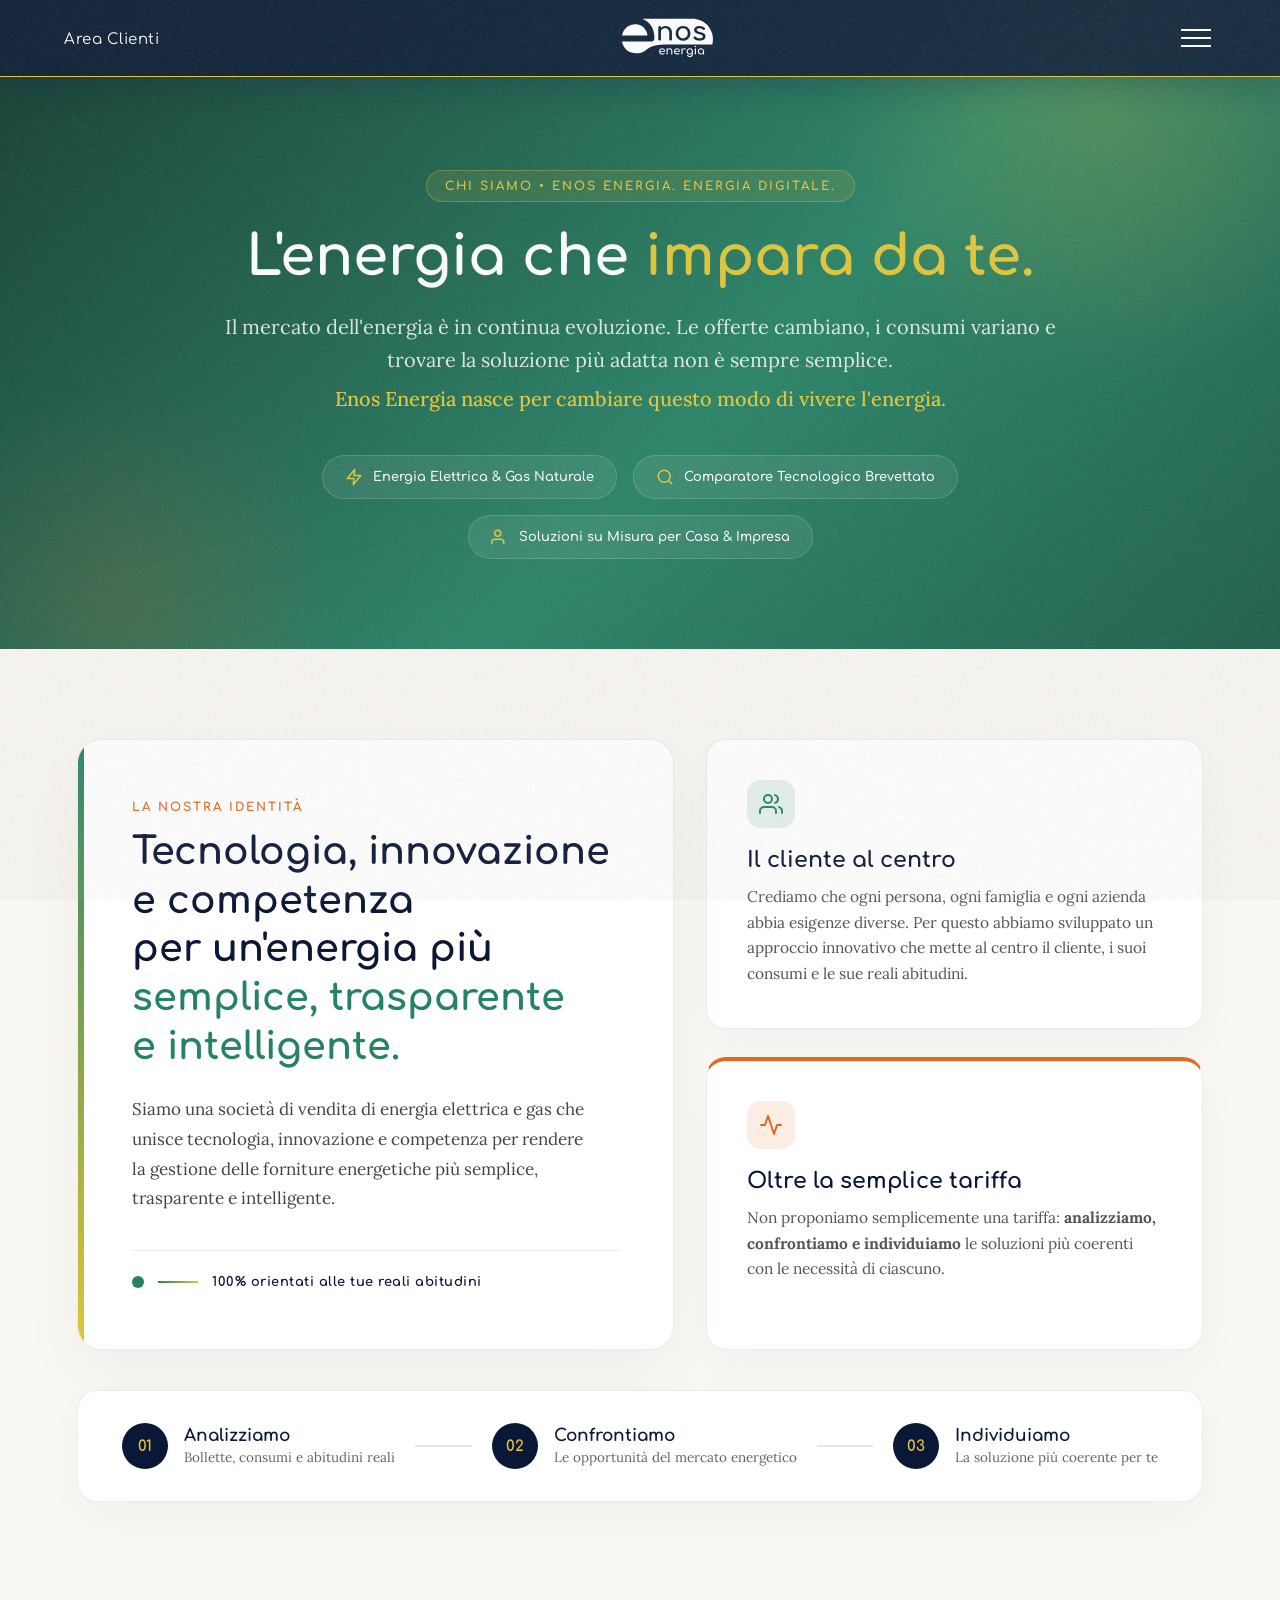
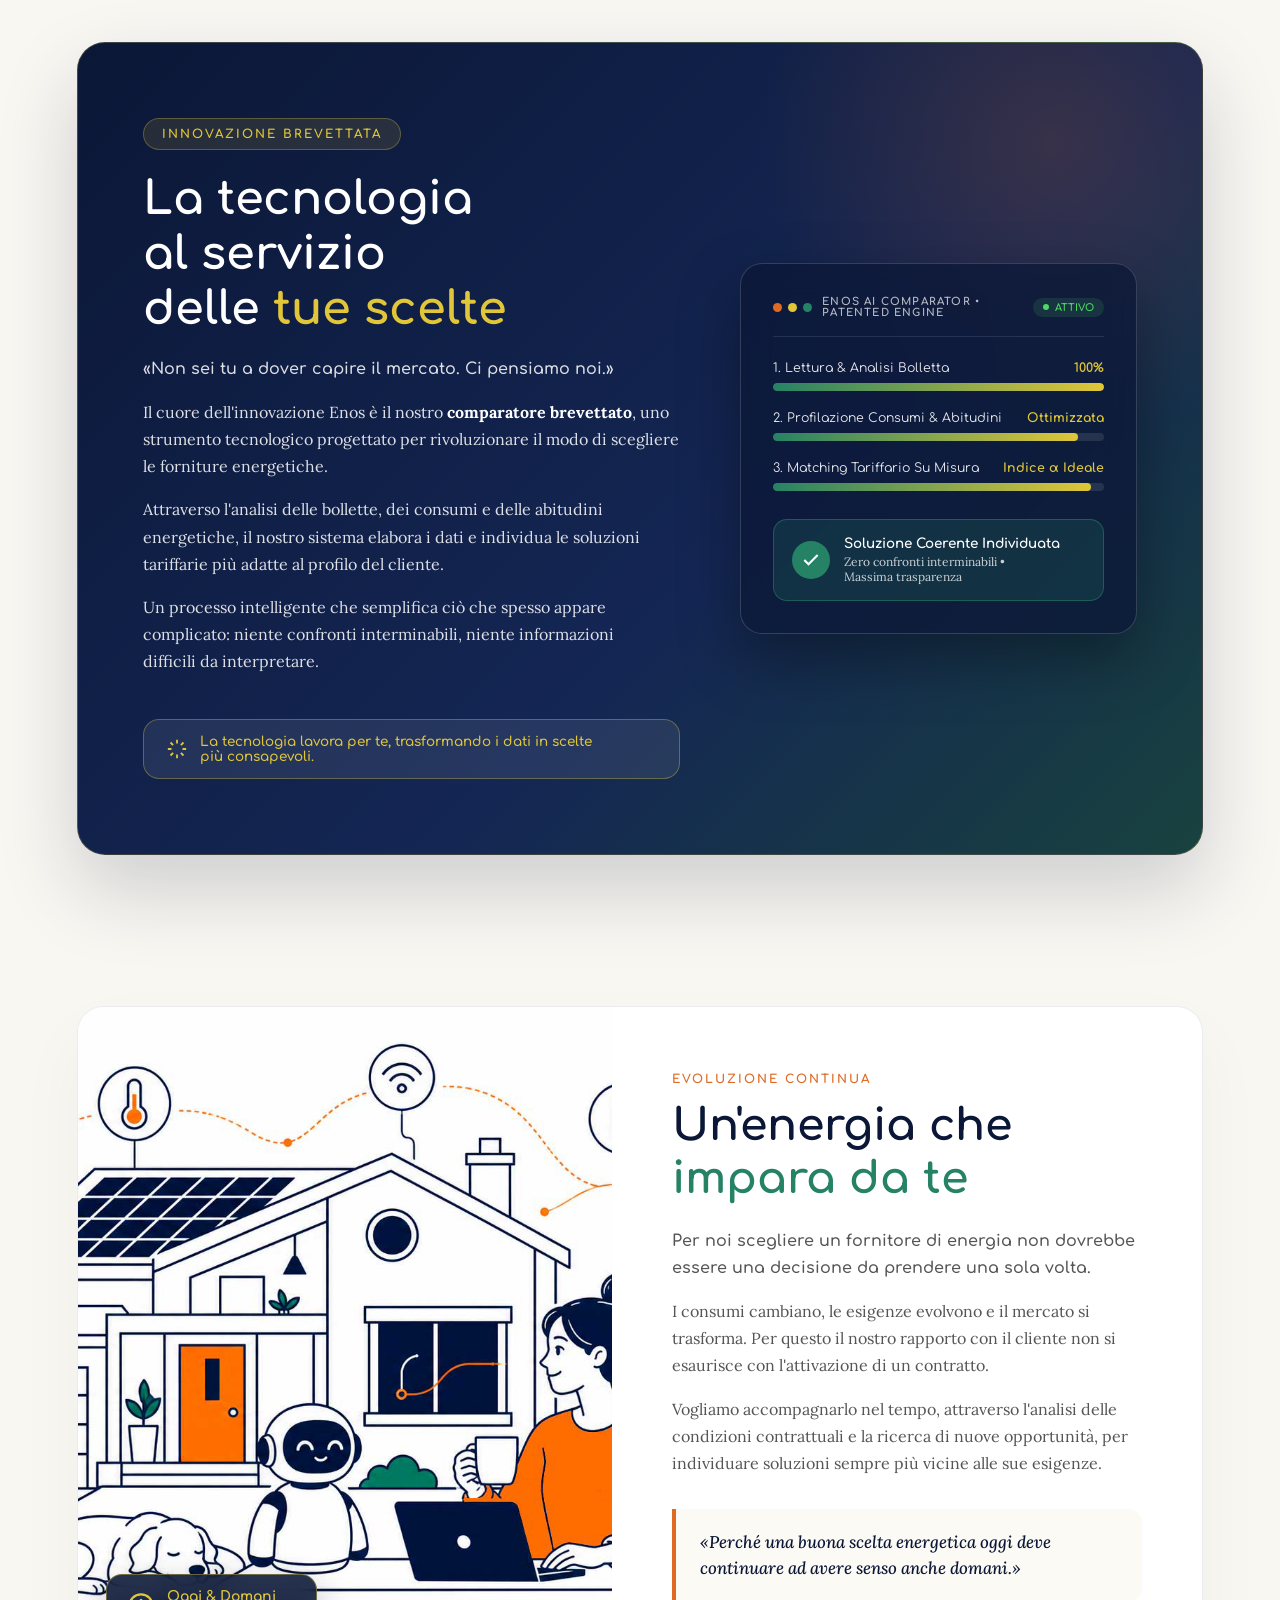
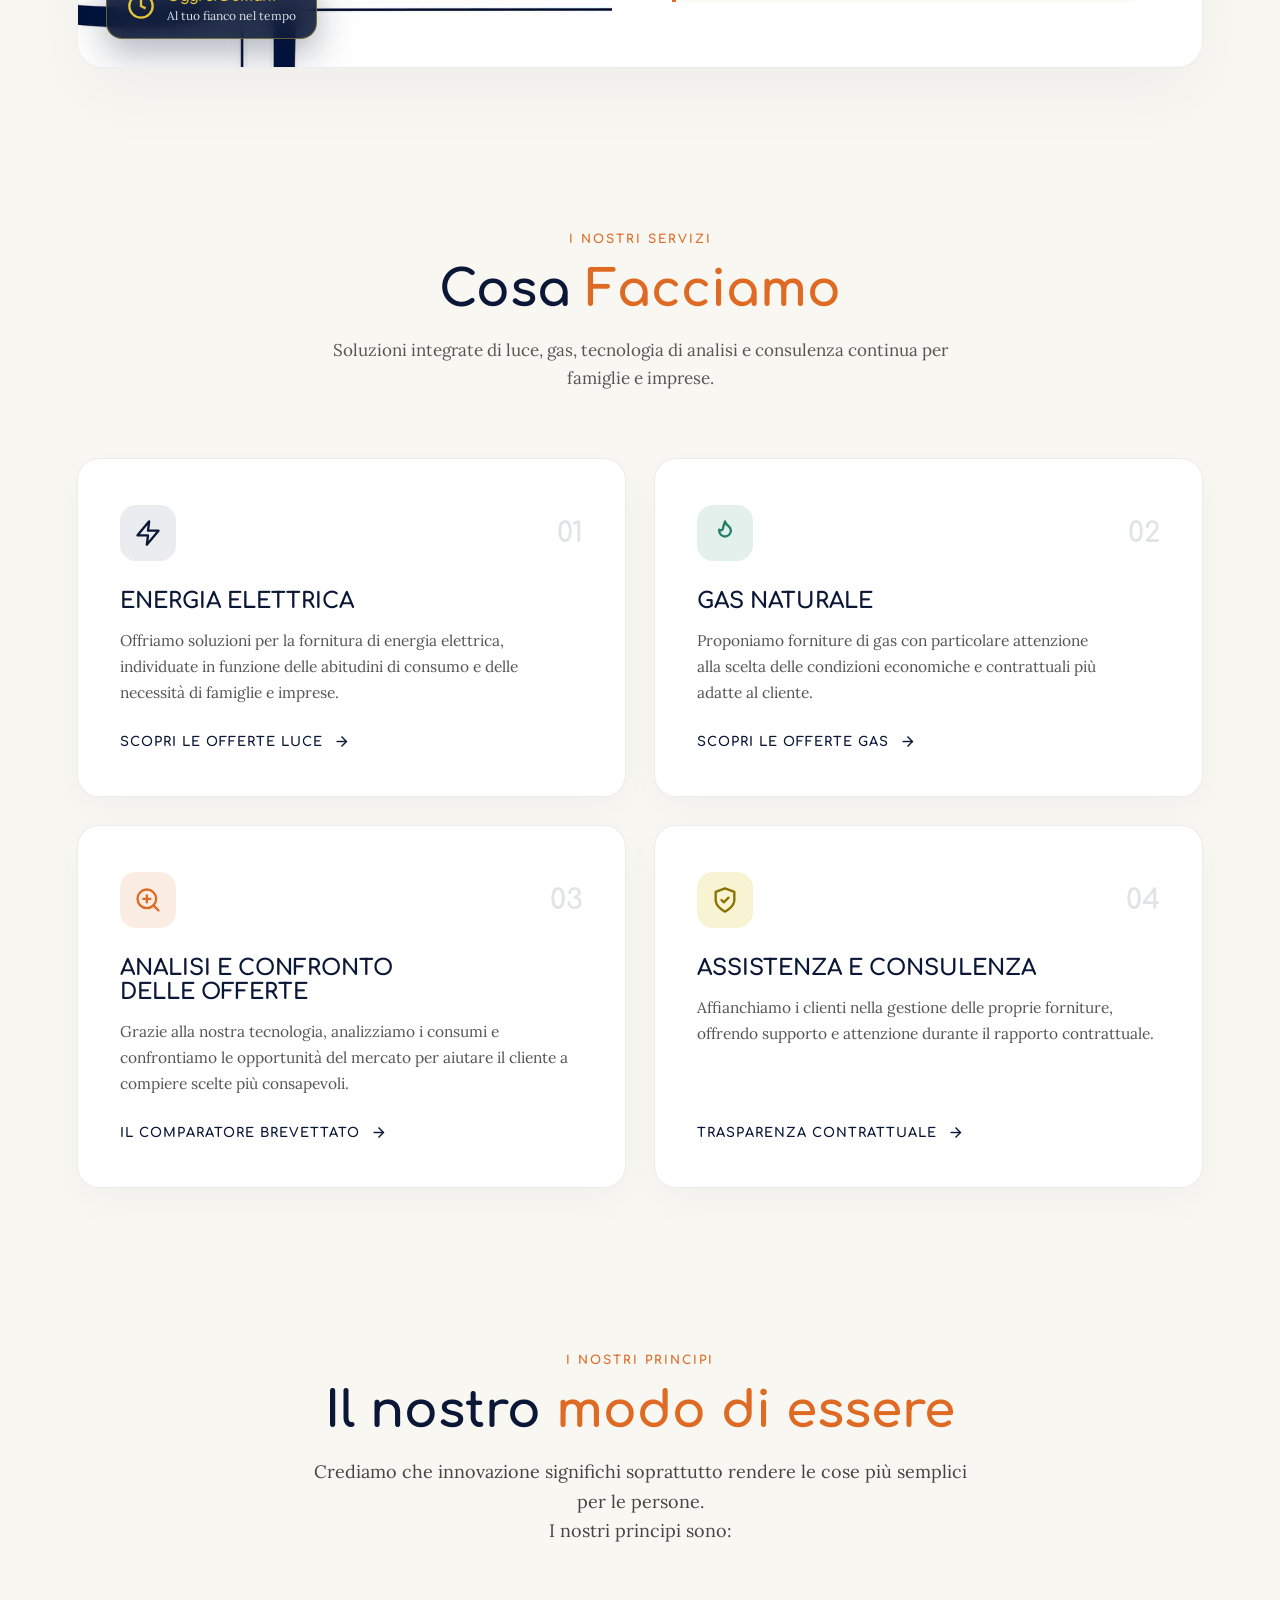
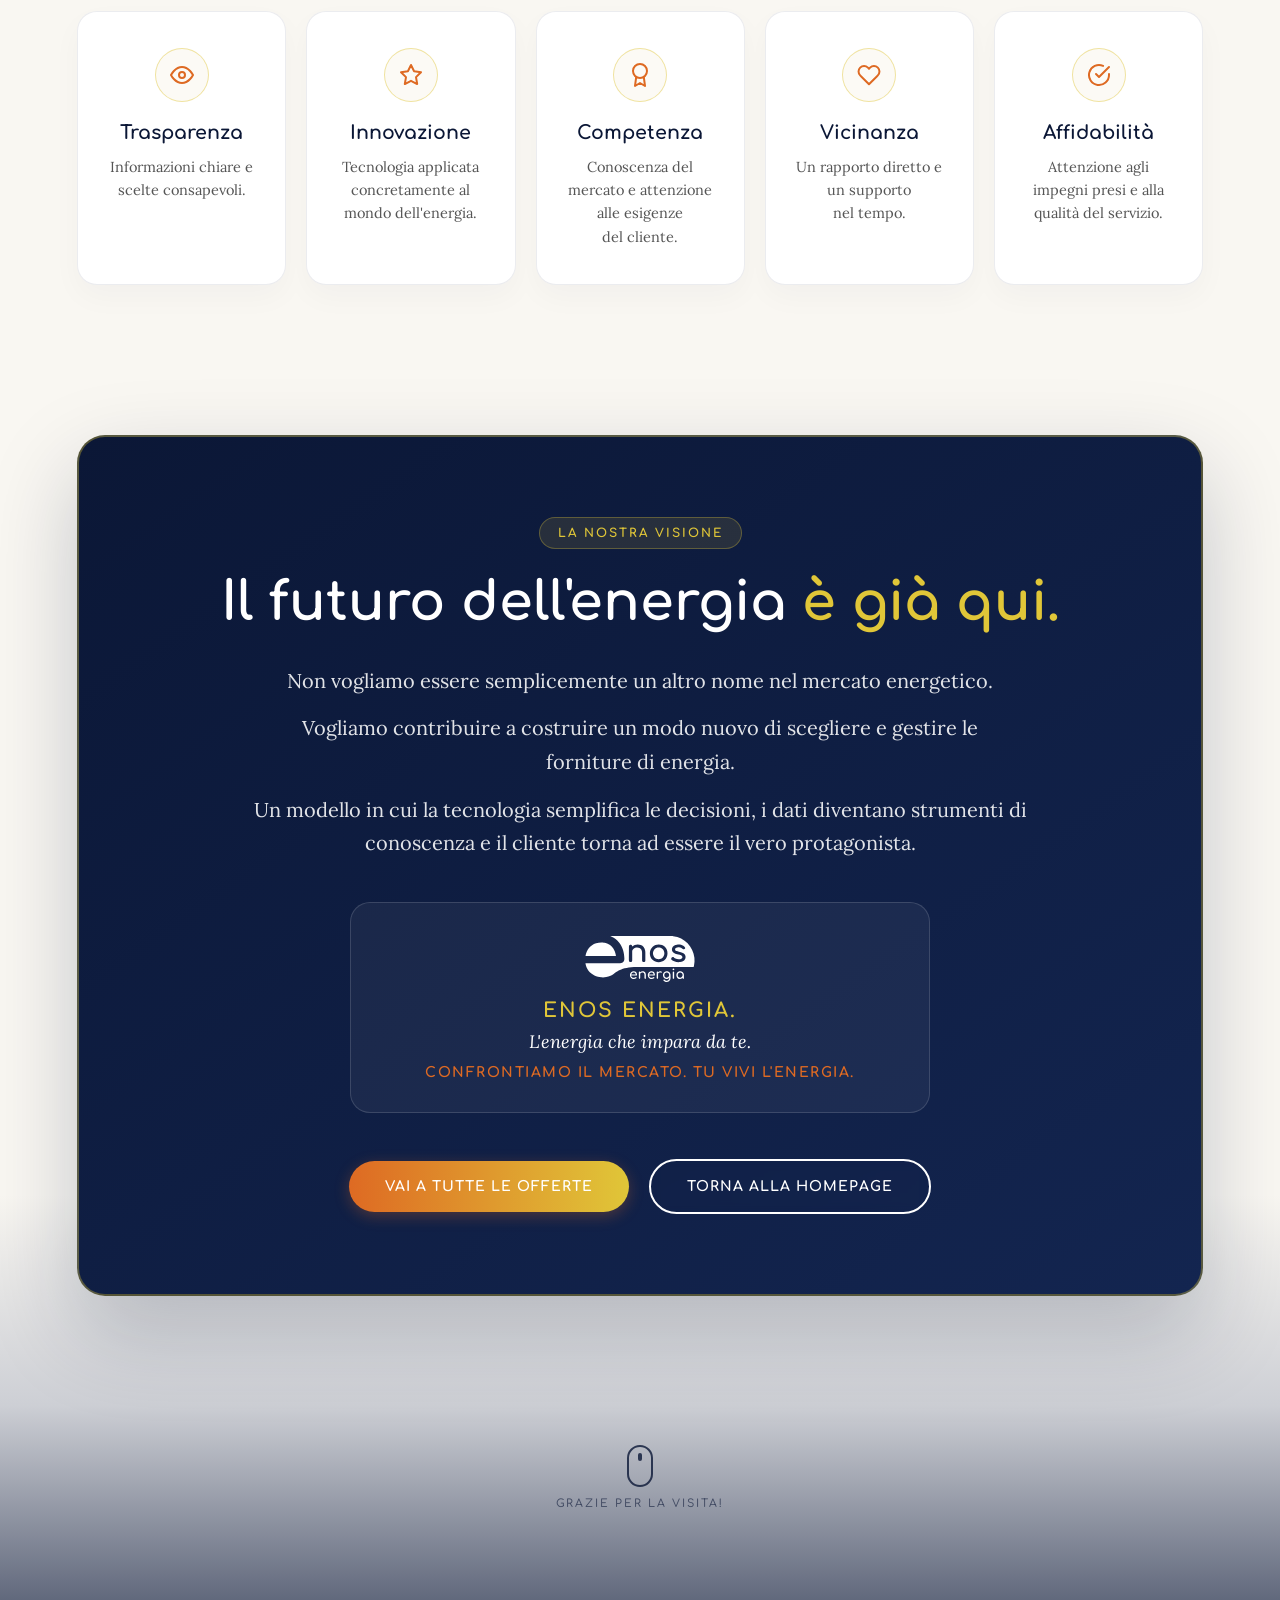
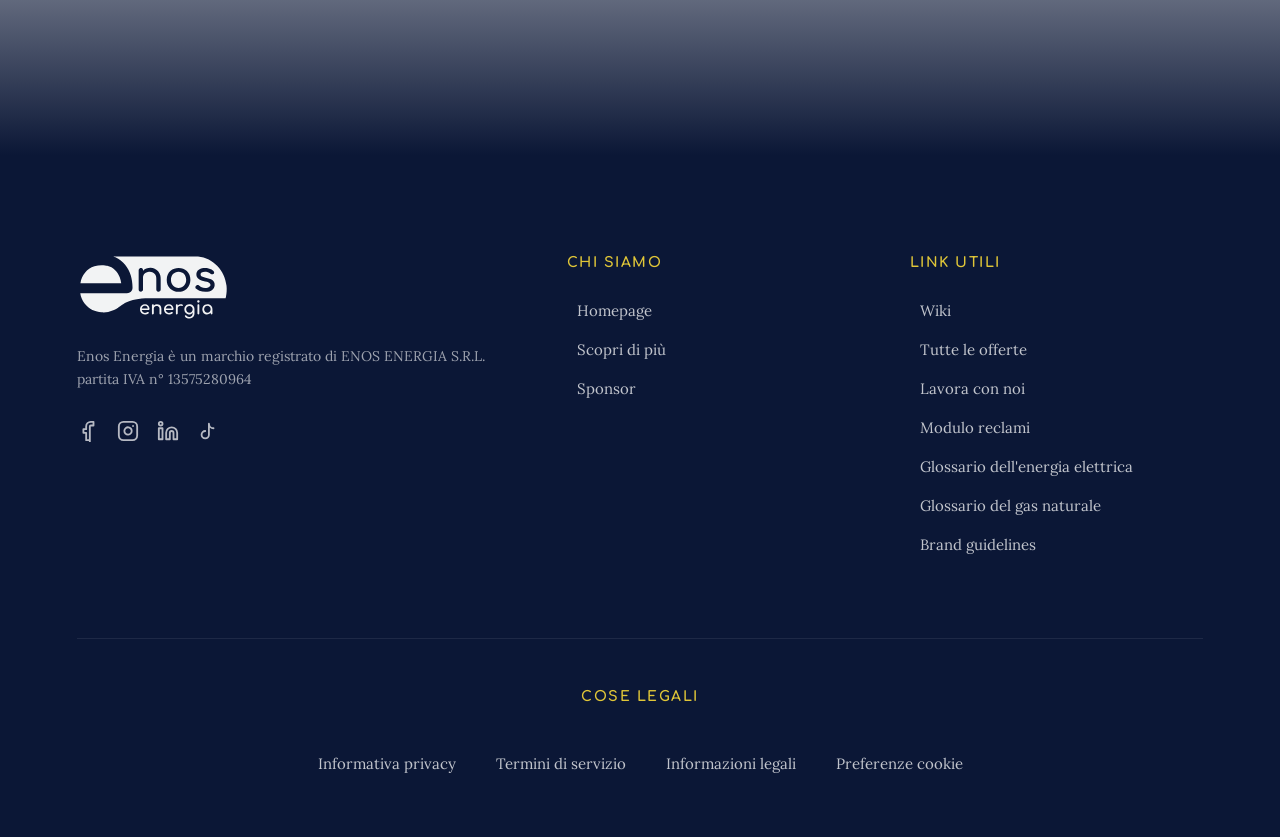
==== commit 60f4ae9f: "style(chi-siamo, typography): hero compatta stile CTE con sfondo verde e regole anti-vedove/orfane" ====
--- a/chi-siamo.html
+++ b/chi-siamo.html
@@ -9,7 +9,6 @@
     <link rel="preconnect" href="https://fonts.gstatic.com" crossorigin>
     <link href="https://fonts.googleapis.com/css2?family=Comfortaa:wght@400;600;700&family=Lora:ital,wght@0,400;0,500;1,400&display=swap" rel="stylesheet">
     <link rel="stylesheet" href="css/style.css">
-    <link rel="stylesheet" href="css/hero-animations.css">
 </head>
 <body>
 
@@ -19,110 +18,30 @@
     <div id="header-placeholder"></div>
 
     <!-- =====================================================================
-         1. HERO SECTION "CHI SIAMO" — ATMOSFERA DINAMICA & ECOSISTEMA ENOS
-         ===================================================================== -->
-    <section class="about-hero-section">
-        <!-- Cielo dinamico con ciclo fluido e particelle luminose -->
-        <div class="sky-layer sky-day"></div>
-        <div class="sky-layer sky-sunset"></div>
-        <div class="sky-layer sky-night"></div>
-
-        <div class="sun"></div>
-        <div class="moon"></div>
-
-        <!-- Stelle notturne -->
-        <div class="stars-container">
-            <div class="star star-fast" style="top:14%; left:15%"></div>
-            <div class="star star-slow" style="top:25%; left:42%"></div>
-            <div class="star star-fast" style="top:12%; left:76%"><div class="star-glow"></div></div>
-            <div class="star star-slow" style="top:34%; left:22%"></div>
-            <div class="star star-fast" style="top:20%; left:62%"></div>
-            <div class="star star-slow" style="top:11%; left:86%"></div>
-        </div>
-
-        <!-- Nuvole in movimento -->
-        <div class="clouds-container">
-            <div class="cloud cloud-1"></div>
-            <div class="cloud cloud-2"></div>
-            <div class="cloud cloud-3"></div>
-        </div>
-
-        <!-- Stormo illustrativo animato (asset originale Enos) -->
-        <div class="about-sky-bird" aria-hidden="true">
-            <img src="img/bird.svg" alt="">
-        </div>
-
-        <!-- Contenuto Centrale Hero -->
-        <div class="about-hero-content">
-            <div class="about-eyebrow-group">
-                <span class="cte-eyebrow">CHI SIAMO</span>
-                <span class="about-brand-tag">ENOS ENERGIA. ENERGIA DIGITALE.</span>
-            </div>
-
-            <h1>L'energia che<br><span>impara da te.</span></h1>
-
-            <p class="about-hero-lead">
-                Il mercato dell'energia è in continua evoluzione. Le offerte cambiano, i consumi variano e trovare la soluzione più adatta non è sempre semplice.<br>
-                <strong>Enos Energia nasce per cambiare questo modo di vivere l'energia.</strong>
+         1. HERO BANNER PAGINA CHI SIAMO (STILE CTE COMPACT CON SFONDO DEDICATO)
+         ===================================================================== -->
+    <section class="about-hero-banner">
+        <div class="cte-hero-inner">
+            <span class="cte-eyebrow">CHI SIAMO &bull; ENOS ENERGIA. ENERGIA DIGITALE.</span>
+            <h1>L'energia che <span>impara da&nbsp;te.</span></h1>
+            <p>
+                Il mercato dell'energia è in continua evoluzione. Le offerte cambiano, i consumi variano e trovare la soluzione più adatta non è sempre&nbsp;semplice.<br>
+                <strong>Enos Energia nasce per cambiare questo modo di vivere&nbsp;l'energia.</strong>
             </p>
 
-            <div class="hero-cta-group">
-                <a href="#tecnologia" class="btn-cta btn-solid btn-glow">Scopri la nostra tecnologia</a>
-                <a href="cte.html" class="btn-cta btn-outline">Esplora le offerte</a>
-            </div>
-        </div>
-
-        <!-- Parco Eolico a 3 profondità a destra -->
-        <div class="wind-turbine-container turbine-main">
-            <svg class="wind-turbine" viewBox="0 0 100 200" xmlns="http://www.w3.org/2000/svg">
-                <path d="M46 200 L48 60 L52 60 L54 200 Z" fill="#EBE8E0" />
-                <path d="M48 60 L50 60 L52 200 L46 200 Z" fill="#DCD9D0" opacity="0.5" /> 
-                <circle class="turbine-light" cx="50" cy="58" r="1.5" />
-                <g class="turbine-blades">
-                    <circle cx="50" cy="60" r="4" fill="#DCD9D0" />
-                    <path d="M48.5 60 C48.5 35, 49 10, 50 5 C51 10, 51.5 35, 51.5 60 Z" fill="#FFFFFF" />
-                    <path d="M50 60 C71.5 72.5, 93.5 85, 96 81 C92 79, 70 66.5, 50 60 Z" fill="#FFFFFF" />
-                    <path d="M50 60 C28.5 72.5, 6.5 85, 4 81 C8 79, 30 66.5, 50 60 Z" fill="#EBE8E0" /> 
-                    <circle cx="50" cy="60" r="1.5" fill="#FFFFFF" />
-                </g>
-            </svg>
-        </div>
-
-        <div class="wind-turbine-container turbine-back-1">
-            <svg class="wind-turbine" viewBox="0 0 100 200" xmlns="http://www.w3.org/2000/svg">
-                <path d="M46 200 L48 60 L52 60 L54 200 Z" fill="#EBE8E0" />
-                <path d="M48 60 L50 60 L52 200 L46 200 Z" fill="#DCD9D0" opacity="0.5" /> 
-                <circle class="turbine-light" cx="50" cy="58" r="1.5" />
-                <g class="turbine-blades">
-                    <circle cx="50" cy="60" r="4" fill="#DCD9D0" />
-                    <path d="M48.5 60 C48.5 35, 49 10, 50 5 C51 10, 51.5 35, 51.5 60 Z" fill="#FFFFFF" />
-                    <path d="M50 60 C71.5 72.5, 93.5 85, 96 81 C92 79, 70 66.5, 50 60 Z" fill="#FFFFFF" />
-                    <path d="M50 60 C28.5 72.5, 6.5 85, 4 81 C8 79, 30 66.5, 50 60 Z" fill="#EBE8E0" /> 
-                    <circle cx="50" cy="60" r="1.5" fill="#FFFFFF" />
-                </g>
-            </svg>
-        </div>
-
-        <div class="wind-turbine-container turbine-back-2">
-            <svg class="wind-turbine" viewBox="0 0 100 200" xmlns="http://www.w3.org/2000/svg">
-                <path d="M46 200 L48 60 L52 60 L54 200 Z" fill="#EBE8E0" />
-                <path d="M48 60 L50 60 L52 200 L46 200 Z" fill="#DCD9D0" opacity="0.5" /> 
-                <circle class="turbine-light" cx="50" cy="58" r="1.5" />
-                <g class="turbine-blades">
-                    <circle cx="50" cy="60" r="4" fill="#DCD9D0" />
-                    <path d="M48.5 60 C48.5 35, 49 10, 50 5 C51 10, 51.5 35, 51.5 60 Z" fill="#FFFFFF" />
-                    <path d="M50 60 C71.5 72.5, 93.5 85, 96 81 C92 79, 70 66.5, 50 60 Z" fill="#FFFFFF" />
-                    <path d="M50 60 C28.5 72.5, 6.5 85, 4 81 C8 79, 30 66.5, 50 60 Z" fill="#EBE8E0" /> 
-                    <circle cx="50" cy="60" r="1.5" fill="#FFFFFF" />
-                </g>
-            </svg>
-        </div>
-
-        <!-- Prato Verde di raccordo con indicatore di scroll -->
-        <div class="hero-green-floor">
-            <div class="scroll-indicator-wrapper">
-                <div class="scroll-mouse"><div class="scroll-wheel"></div></div>
-                <span class="scroll-text">Scorri la nostra storia</span>
+            <div class="golden-rules-bar">
+                <div class="rule-pill">
+                    <svg viewBox="0 0 24 24" fill="none" stroke="currentColor" stroke-width="2" stroke-linecap="round" stroke-linejoin="round"><polygon points="13 2 3 14 12 14 11 22 21 10 12 10 13 2"/></svg>
+                    <span>Energia Elettrica &amp; Gas&nbsp;Naturale</span>
+                </div>
+                <div class="rule-pill">
+                    <svg viewBox="0 0 24 24" fill="none" stroke="currentColor" stroke-width="2" stroke-linecap="round" stroke-linejoin="round"><circle cx="11" cy="11" r="8"/><line x1="21" y1="21" x2="16.65" y2="16.65"/></svg>
+                    <span>Comparatore Tecnologico&nbsp;Brevettato</span>
+                </div>
+                <div class="rule-pill">
+                    <svg viewBox="0 0 24 24" fill="none" stroke="currentColor" stroke-width="2" stroke-linecap="round" stroke-linejoin="round"><path d="M17 21v-2a4 4 0 0 0-4-4H5a4 4 0 0 0-4 4v2"/><circle cx="9" cy="7" r="4"/></svg>
+                    <span>Soluzioni su Misura per Casa&nbsp;&amp;&nbsp;Impresa</span>
+                </div>
             </div>
         </div>
     </section>
@@ -131,21 +50,19 @@
          2. SEZIONE IDENTITÀ & APPROCCIO CLIENTE-CENTRICO
          ===================================================================== -->
     <section class="about-identity-section">
-        <div class="fade-bg-top"></div>
-
         <div class="about-container">
             <div class="identity-grid reveal-item">
                 <!-- Colonna Manifesto Principale -->
                 <div class="identity-main-card">
                     <span class="section-kicker">LA NOSTRA IDENTITÀ</span>
-                    <h2>Tecnologia, innovazione e competenza per un'energia più <span>semplice, trasparente e intelligente.</span></h2>
+                    <h2>Tecnologia, innovazione e competenza per un'energia più <span>semplice, trasparente e&nbsp;intelligente.</span></h2>
                     <p class="identity-lead-p">
-                        Siamo una società di vendita di energia elettrica e gas che unisce tecnologia, innovazione e competenza per rendere la gestione delle forniture energetiche più semplice, trasparente e intelligente.
+                        Siamo una società di vendita di energia elettrica e gas che unisce tecnologia, innovazione e competenza per rendere la gestione delle forniture energetiche più semplice, trasparente e&nbsp;intelligente.
                     </p>
                     <div class="identity-pulse-line" aria-hidden="true">
                         <span class="pulse-dot"></span>
                         <span class="pulse-bar"></span>
-                        <span class="pulse-label">100% orientati alle tue reali abitudini</span>
+                        <span class="pulse-label">100% orientati alle tue reali&nbsp;abitudini</span>
                     </div>
                 </div>
 
@@ -155,9 +72,9 @@
                         <div class="sub-card-icon">
                             <svg viewBox="0 0 24 24" fill="none" stroke="currentColor" stroke-width="2" stroke-linecap="round" stroke-linejoin="round"><path d="M17 21v-2a4 4 0 0 0-4-4H5a4 4 0 0 0-4 4v2"/><circle cx="9" cy="7" r="4"/><path d="M23 21v-2a4 4 0 0 0-3-3.87"/><path d="M16 3.13a4 4 0 0 1 0 7.75"/></svg>
                         </div>
-                        <h3>Il cliente al centro</h3>
+                        <h3>Il cliente al&nbsp;centro</h3>
                         <p>
-                            Crediamo che ogni persona, ogni famiglia e ogni azienda abbia esigenze diverse. Per questo abbiamo sviluppato un approccio innovativo che mette al centro il cliente, i suoi consumi e le sue reali abitudini.
+                            Crediamo che ogni persona, ogni famiglia e ogni azienda abbia esigenze diverse. Per questo abbiamo sviluppato un approccio innovativo che mette al centro il cliente, i suoi consumi e le sue reali&nbsp;abitudini.
                         </p>
                     </div>
 
@@ -165,9 +82,9 @@
                         <div class="sub-card-icon orange">
                             <svg viewBox="0 0 24 24" fill="none" stroke="currentColor" stroke-width="2" stroke-linecap="round" stroke-linejoin="round"><polyline points="22 12 18 12 15 21 9 3 6 12 2 12"/></svg>
                         </div>
-                        <h3>Oltre la semplice tariffa</h3>
+                        <h3>Oltre la semplice&nbsp;tariffa</h3>
                         <p>
-                            Non proponiamo semplicemente una tariffa: <strong>analizziamo, confrontiamo e individuiamo</strong> le soluzioni più coerenti con le necessità di ciascuno.
+                            Non proponiamo semplicemente una tariffa: <strong>analizziamo, confrontiamo e individuiamo</strong> le soluzioni più coerenti con le necessità di&nbsp;ciascuno.
                         </p>
                     </div>
                 </div>
@@ -179,7 +96,7 @@
                     <span class="step-num">01</span>
                     <div class="step-info">
                         <strong>Analizziamo</strong>
-                        <span>Bollette, consumi e abitudini reali</span>
+                        <span>Bollette, consumi e abitudini&nbsp;reali</span>
                     </div>
                 </div>
                 <div class="step-connector" aria-hidden="true"><div class="step-signal"></div></div>
@@ -187,7 +104,7 @@
                     <span class="step-num">02</span>
                     <div class="step-info">
                         <strong>Confrontiamo</strong>
-                        <span>Le opportunità del mercato energetico</span>
+                        <span>Le opportunità del mercato&nbsp;energetico</span>
                     </div>
                 </div>
                 <div class="step-connector" aria-hidden="true"><div class="step-signal delay-1"></div></div>
@@ -195,7 +112,7 @@
                     <span class="step-num">03</span>
                     <div class="step-info">
                         <strong>Individuiamo</strong>
-                        <span>La soluzione più coerente per te</span>
+                        <span>La soluzione più coerente per&nbsp;te</span>
                     </div>
                 </div>
             </div>
@@ -212,22 +129,22 @@
 
                 <div class="tech-content-col">
                     <span class="cte-eyebrow">INNOVAZIONE BREVETTATA</span>
-                    <h2>La tecnologia al servizio delle <span>tue scelte</span></h2>
+                    <h2>La tecnologia al servizio delle <span>tue&nbsp;scelte</span></h2>
                     <p class="tech-highlight-claim">
-                        «Non sei tu a dover capire il mercato. Ci pensiamo noi.»
-                    </p>
-                    <p>
-                        Il cuore dell'innovazione Enos è il nostro <strong>comparatore brevettato</strong>, uno strumento tecnologico progettato per rivoluzionare il modo di scegliere le forniture energetiche.
-                    </p>
-                    <p>
-                        Attraverso l'analisi delle bollette, dei consumi e delle abitudini energetiche, il nostro sistema elabora i dati e individua le soluzioni tariffarie più adatte al profilo del cliente.
-                    </p>
-                    <p>
-                        Un processo intelligente che semplifica ciò che spesso appare complicato: niente confronti interminabili, niente informazioni difficili da interpretare.
+                        «Non sei tu a dover capire il mercato. Ci pensiamo&nbsp;noi.»
+                    </p>
+                    <p>
+                        Il cuore dell'innovazione Enos è il nostro <strong>comparatore brevettato</strong>, uno strumento tecnologico progettato per rivoluzionare il modo di scegliere le forniture&nbsp;energetiche.
+                    </p>
+                    <p>
+                        Attraverso l'analisi delle bollette, dei consumi e delle abitudini energetiche, il nostro sistema elabora i dati e individua le soluzioni tariffarie più adatte al profilo del&nbsp;cliente.
+                    </p>
+                    <p>
+                        Un processo intelligente che semplifica ciò che spesso appare complicato: niente confronti interminabili, niente informazioni difficili da&nbsp;interpretare.
                     </p>
                     <div class="tech-bottom-pill">
                         <svg viewBox="0 0 24 24" fill="none" stroke="currentColor" stroke-width="2"><path d="M12 2v4M12 18v4M4.93 4.93l2.83 2.83M16.24 16.24l2.83 2.83M2 12h4M18 12h4M4.93 19.07l2.83-2.83M16.24 7.76l2.83-2.83"/></svg>
-                        <span>La tecnologia lavora per te, trasformando i dati in scelte più consapevoli.</span>
+                        <span>La tecnologia lavora per te, trasformando i dati in scelte più&nbsp;consapevoli.</span>
                     </div>
                 </div>
 
@@ -247,7 +164,7 @@
                         <div class="widget-body">
                             <div class="scan-metric-row">
                                 <div class="metric-label">
-                                    <span>1. Lettura &amp; Analisi Bolletta</span>
+                                    <span>1. Lettura &amp; Analisi&nbsp;Bolletta</span>
                                     <strong>100%</strong>
                                 </div>
                                 <div class="metric-bar-track">
@@ -257,7 +174,7 @@
 
                             <div class="scan-metric-row">
                                 <div class="metric-label">
-                                    <span>2. Profilazione Consumi &amp; Abitudini</span>
+                                    <span>2. Profilazione Consumi &amp;&nbsp;Abitudini</span>
                                     <strong>Ottimizzata</strong>
                                 </div>
                                 <div class="metric-bar-track">
@@ -267,8 +184,8 @@
 
                             <div class="scan-metric-row">
                                 <div class="metric-label">
-                                    <span>3. Matching Tariffario Su Misura</span>
-                                    <strong>Indice &alpha; Ideale</strong>
+                                    <span>3. Matching Tariffario Su&nbsp;Misura</span>
+                                    <strong>Indice &alpha;&nbsp;Ideale</strong>
                                 </div>
                                 <div class="metric-bar-track">
                                     <div class="metric-bar-fill fill-3"></div>
@@ -280,8 +197,8 @@
                                     <svg viewBox="0 0 24 24" fill="none" stroke="currentColor" stroke-width="2.5"><polyline points="20 6 9 17 4 12"/></svg>
                                 </div>
                                 <div class="result-text">
-                                    <strong>Soluzione Coerente Individuata</strong>
-                                    <span>Zero confronti interminabili &bull; Massima trasparenza</span>
+                                    <strong>Soluzione Coerente&nbsp;Individuata</strong>
+                                    <span>Zero confronti interminabili &bull; Massima&nbsp;trasparenza</span>
                                 </div>
                             </div>
                         </div>
@@ -304,7 +221,7 @@
                             <svg viewBox="0 0 24 24" fill="none" stroke="currentColor" stroke-width="2"><circle cx="12" cy="12" r="10"/><polyline points="12 6 12 12 16 14"/></svg>
                             <div>
                                 <strong>Oggi &amp; Domani</strong>
-                                <span>Al tuo fianco nel tempo</span>
+                                <span>Al tuo fianco nel&nbsp;tempo</span>
                             </div>
                         </div>
                     </div>
@@ -312,22 +229,22 @@
 
                 <div class="learning-text-col">
                     <span class="section-kicker">EVOLUZIONE CONTINUA</span>
-                    <h2>Un'energia che <span>impara da te</span></h2>
+                    <h2>Un'energia che <span>impara da&nbsp;te</span></h2>
 
                     <p class="learning-highlight">
-                        Per noi scegliere un fornitore di energia non dovrebbe essere una decisione da prendere una sola volta.
-                    </p>
-
-                    <p>
-                        I consumi cambiano, le esigenze evolvono e il mercato si trasforma. Per questo il nostro rapporto con il cliente non si esaurisce con l'attivazione di un contratto.
-                    </p>
-
-                    <p>
-                        Vogliamo accompagnarlo nel tempo, attraverso l'analisi delle condizioni contrattuali e la ricerca di nuove opportunità, per individuare soluzioni sempre più vicine alle sue esigenze.
+                        Per noi scegliere un fornitore di energia non dovrebbe essere una decisione da prendere una sola&nbsp;volta.
+                    </p>
+
+                    <p>
+                        I consumi cambiano, le esigenze evolvono e il mercato si trasforma. Per questo il nostro rapporto con il cliente non si esaurisce con l'attivazione di un&nbsp;contratto.
+                    </p>
+
+                    <p>
+                        Vogliamo accompagnarlo nel tempo, attraverso l'analisi delle condizioni contrattuali e la ricerca di nuove opportunità, per individuare soluzioni sempre più vicine alle sue&nbsp;esigenze.
                     </p>
 
                     <blockquote class="learning-quote-box">
-                        «Perché una buona scelta energetica oggi deve continuare ad avere senso anche domani.»
+                        «Perché una buona scelta energetica oggi deve continuare ad avere senso anche&nbsp;domani.»
                     </blockquote>
                 </div>
             </div>
@@ -342,7 +259,7 @@
             <div class="about-section-header reveal-item">
                 <span class="section-kicker">I NOSTRI SERVIZI</span>
                 <h2>Cosa <span>Facciamo</span></h2>
-                <p>Soluzioni integrate di luce, gas, tecnologia di analisi e consulenza continua per famiglie e imprese.</p>
+                <p>Soluzioni integrate di luce, gas, tecnologia di analisi e consulenza continua per famiglie e&nbsp;imprese.</p>
             </div>
 
             <div class="about-services-grid">
@@ -356,10 +273,10 @@
                     </div>
                     <h3>ENERGIA ELETTRICA</h3>
                     <p>
-                        Offriamo soluzioni per la fornitura di energia elettrica, individuate in funzione delle abitudini di consumo e delle necessità di famiglie e imprese.
+                        Offriamo soluzioni per la fornitura di energia elettrica, individuate in funzione delle abitudini di consumo e delle necessità di famiglie e&nbsp;imprese.
                     </p>
                     <a href="cte.html#luce" class="service-card-link">
-                        <span>Scopri le offerte Luce</span>
+                        <span>Scopri le offerte&nbsp;Luce</span>
                         <svg viewBox="0 0 24 24" fill="none" stroke="currentColor" stroke-width="2"><line x1="5" y1="12" x2="19" y2="12"/><polyline points="12 5 19 12 12 19"/></svg>
                     </a>
                 </article>
@@ -374,10 +291,10 @@
                     </div>
                     <h3>GAS NATURALE</h3>
                     <p>
-                        Proponiamo forniture di gas con particolare attenzione alla scelta delle condizioni economiche e contrattuali più adatte al cliente.
+                        Proponiamo forniture di gas con particolare attenzione alla scelta delle condizioni economiche e contrattuali più adatte al&nbsp;cliente.
                     </p>
                     <a href="cte.html#gas" class="service-card-link">
-                        <span>Scopri le offerte Gas</span>
+                        <span>Scopri le offerte&nbsp;Gas</span>
                         <svg viewBox="0 0 24 24" fill="none" stroke="currentColor" stroke-width="2"><line x1="5" y1="12" x2="19" y2="12"/><polyline points="12 5 19 12 12 19"/></svg>
                     </a>
                 </article>
@@ -390,12 +307,12 @@
                         </div>
                         <span class="service-number">03</span>
                     </div>
-                    <h3>ANALISI E CONFRONTO DELLE OFFERTE</h3>
-                    <p>
-                        Grazie alla nostra tecnologia, analizziamo i consumi e confrontiamo le opportunità del mercato per aiutare il cliente a compiere scelte più consapevoli.
+                    <h3>ANALISI E CONFRONTO DELLE&nbsp;OFFERTE</h3>
+                    <p>
+                        Grazie alla nostra tecnologia, analizziamo i consumi e confrontiamo le opportunità del mercato per aiutare il cliente a compiere scelte più&nbsp;consapevoli.
                     </p>
                     <a href="#tecnologia" class="service-card-link">
-                        <span>Il comparatore brevettato</span>
+                        <span>Il comparatore&nbsp;brevettato</span>
                         <svg viewBox="0 0 24 24" fill="none" stroke="currentColor" stroke-width="2"><line x1="5" y1="12" x2="19" y2="12"/><polyline points="12 5 19 12 12 19"/></svg>
                     </a>
                 </article>
@@ -408,12 +325,12 @@
                         </div>
                         <span class="service-number">04</span>
                     </div>
-                    <h3>ASSISTENZA E CONSULENZA</h3>
-                    <p>
-                        Affianchiamo i clienti nella gestione delle proprie forniture, offrendo supporto e attenzione durante il rapporto contrattuale.
+                    <h3>ASSISTENZA E&nbsp;CONSULENZA</h3>
+                    <p>
+                        Affianchiamo i clienti nella gestione delle proprie forniture, offrendo supporto e attenzione durante il rapporto&nbsp;contrattuale.
                     </p>
                     <a href="cte.html" class="service-card-link">
-                        <span>Trasparenza contrattuale</span>
+                        <span>Trasparenza&nbsp;contrattuale</span>
                         <svg viewBox="0 0 24 24" fill="none" stroke="currentColor" stroke-width="2"><line x1="5" y1="12" x2="19" y2="12"/><polyline points="12 5 19 12 12 19"/></svg>
                     </a>
                 </article>
@@ -428,10 +345,10 @@
         <div class="about-container">
             <div class="about-section-header reveal-item">
                 <span class="section-kicker">I NOSTRI PRINCIPI</span>
-                <h2>Il nostro <span>modo di essere</span></h2>
+                <h2>Il nostro <span>modo di&nbsp;essere</span></h2>
                 <p class="values-intro-p">
-                    Crediamo che innovazione significhi soprattutto rendere le cose più semplici per le persone.<br>
-                    I nostri principi sono:
+                    Crediamo che innovazione significhi soprattutto rendere le cose più semplici per le&nbsp;persone.<br>
+                    I nostri principi&nbsp;sono:
                 </p>
             </div>
 
@@ -442,7 +359,7 @@
                         <svg viewBox="0 0 24 24" fill="none" stroke="currentColor" stroke-width="2" stroke-linecap="round" stroke-linejoin="round"><path d="M1 12s4-8 11-8 11 8 11 8-4 8-11 8-11-8-11-8z"/><circle cx="12" cy="12" r="3"/></svg>
                     </div>
                     <h3>Trasparenza</h3>
-                    <p>Informazioni chiare e scelte consapevoli.</p>
+                    <p>Informazioni chiare e scelte&nbsp;consapevoli.</p>
                 </div>
 
                 <!-- 2. Innovazione -->
@@ -451,7 +368,7 @@
                         <svg viewBox="0 0 24 24" fill="none" stroke="currentColor" stroke-width="2" stroke-linecap="round" stroke-linejoin="round"><polygon points="12 2 15.09 8.26 22 9.27 17 14.14 18.18 21.02 12 17.77 5.82 21.02 7 14.14 2 9.27 8.91 8.26 12 2"/></svg>
                     </div>
                     <h3>Innovazione</h3>
-                    <p>Tecnologia applicata concretamente al mondo dell'energia.</p>
+                    <p>Tecnologia applicata concretamente al mondo&nbsp;dell'energia.</p>
                 </div>
 
                 <!-- 3. Competenza -->
@@ -460,7 +377,7 @@
                         <svg viewBox="0 0 24 24" fill="none" stroke="currentColor" stroke-width="2" stroke-linecap="round" stroke-linejoin="round"><circle cx="12" cy="8" r="7"/><polyline points="8.21 13.89 7 23 12 20 17 23 15.79 13.88"/></svg>
                     </div>
                     <h3>Competenza</h3>
-                    <p>Conoscenza del mercato e attenzione alle esigenze del cliente.</p>
+                    <p>Conoscenza del mercato e attenzione alle esigenze del&nbsp;cliente.</p>
                 </div>
 
                 <!-- 4. Vicinanza -->
@@ -469,7 +386,7 @@
                         <svg viewBox="0 0 24 24" fill="none" stroke="currentColor" stroke-width="2" stroke-linecap="round" stroke-linejoin="round"><path d="M20.84 4.61a5.5 5.5 0 0 0-7.78 0L12 5.67l-1.06-1.06a5.5 5.5 0 0 0-7.78 7.78l1.06 1.06L12 21.23l7.78-7.78 1.06-1.06a5.5 5.5 0 0 0 0-7.78z"/></svg>
                     </div>
                     <h3>Vicinanza</h3>
-                    <p>Un rapporto diretto e un supporto nel tempo.</p>
+                    <p>Un rapporto diretto e un supporto nel&nbsp;tempo.</p>
                 </div>
 
                 <!-- 5. Affidabilità -->
@@ -478,7 +395,7 @@
                         <svg viewBox="0 0 24 24" fill="none" stroke="currentColor" stroke-width="2" stroke-linecap="round" stroke-linejoin="round"><path d="M22 11.08V12a10 10 0 1 1-5.93-9.14"/><polyline points="22 4 12 14.01 9 11.01"/></svg>
                     </div>
                     <h3>Affidabilità</h3>
-                    <p>Attenzione agli impegni presi e alla qualità del servizio.</p>
+                    <p>Attenzione agli impegni presi e alla qualità del&nbsp;servizio.</p>
                 </div>
             </div>
         </div>
@@ -493,19 +410,19 @@
         <div class="about-container">
             <div class="future-manifesto-card reveal-item">
                 <span class="cte-eyebrow">LA NOSTRA VISIONE</span>
-                <h2>Il futuro dell'energia <span>è già qui.</span></h2>
+                <h2>Il futuro dell'energia <span>è già&nbsp;qui.</span></h2>
 
                 <div class="future-manifesto-body">
-                    <p>Non vogliamo essere semplicemente un altro nome nel mercato energetico.</p>
-                    <p>Vogliamo contribuire a costruire un modo nuovo di scegliere e gestire le forniture di energia.</p>
-                    <p>Un modello in cui la tecnologia semplifica le decisioni, i dati diventano strumenti di conoscenza e il cliente torna ad essere il vero protagonista.</p>
+                    <p>Non vogliamo essere semplicemente un altro nome nel mercato&nbsp;energetico.</p>
+                    <p>Vogliamo contribuire a costruire un modo nuovo di scegliere e gestire le forniture di&nbsp;energia.</p>
+                    <p>Un modello in cui la tecnologia semplifica le decisioni, i dati diventano strumenti di conoscenza e il cliente torna ad essere il vero&nbsp;protagonista.</p>
                 </div>
 
                 <div class="future-signature-block">
                     <img src="img/logo_enos_white.svg" alt="Enos Energia" class="future-signature-logo">
-                    <div class="signature-brand-title">ENOS ENERGIA.</div>
-                    <div class="signature-payoff">L'energia che impara da te.</div>
-                    <div class="signature-claim">Confrontiamo il mercato. Tu vivi l'energia.</div>
+                    <div class="signature-brand-title">ENOS&nbsp;ENERGIA.</div>
+                    <div class="signature-payoff">L'energia che impara da&nbsp;te.</div>
+                    <div class="signature-claim">Confrontiamo il mercato. Tu vivi&nbsp;l'energia.</div>
                 </div>
 
                 <div class="hero-cta-group">
@@ -531,8 +448,7 @@
     <!-- CUSTOM CURSOR -->
     <div id="custom-cursor"></div>
 
-    <!-- SCRIPT MODULARI -->
-    <script src="js/hero-engine.js"></script>
+    <!-- SCRIPT MODULARE PRINCIPALE -->
     <script src="js/main.js"></script>
 </body>
 </html>
--- a/css/style.css
+++ b/css/style.css
@@ -35,6 +35,30 @@
 
 body.is-loading {
     overflow: hidden !important;
+}
+
+/* --- TIPOGRAFIA ANTI-VEDOVE E ANTI-ORFANE GLOBALE --- */
+h1, h2, h3, h4, h5, h6,
+.cte-eyebrow,
+.section-kicker,
+.faq-trigger,
+.tech-highlight-claim,
+.learning-highlight,
+.signature-claim {
+    text-wrap: balance;
+}
+
+p, li, dd, blockquote,
+.cte-emotional-desc,
+.price-note,
+.category-subtitle,
+.step-info span,
+.result-text span {
+    text-wrap: pretty;
+    orphans: 3;
+    widows: 3;
+    hyphens: none;
+    -webkit-hyphens: none;
 }
 
 /* =========================================================================
@@ -1796,109 +1820,43 @@
    12. PAGINA CHI SIAMO (chi-siamo.html): ARCHITETTURA, BENTO & ANIMAZIONI
    ========================================================================= */
 
-/* --- 12.1 HERO CHI SIAMO --- */
-.about-hero-section {
-    position: relative;
-    width: 100%;
-    height: 100vh;
-    min-height: 720px;
-    display: flex;
-    flex-direction: column;
-    justify-content: center;
-    align-items: center;
+/* --- 12.1 HERO BANNER CHI SIAMO (STILE CTE CON SFONDO EMERALD/BRAND GREEN) --- */
+.about-hero-banner {
+    background: linear-gradient(135deg, #10382c 0%, var(--brand-green) 58%, #1a5c48 100%);
+    padding: 170px 6% 90px 6%;
+    color: var(--white);
+    text-align: center;
+    position: relative;
     overflow: hidden;
-    background: linear-gradient(180deg, #1A2A4A 0%, #3B5A8A 100%);
-}
-
-.about-sky-bird {
+}
+
+.about-hero-banner::before {
+    content: '';
     position: absolute;
-    top: 22%;
-    left: -120px;
-    width: 110px;
-    z-index: 6;
-    opacity: 0.55;
+    width: 550px;
+    height: 550px;
+    background: radial-gradient(circle, rgba(224, 198, 56, 0.20) 0%, transparent 70%);
+    top: -160px;
+    right: -100px;
     pointer-events: none;
-    animation: birdGlideAcross 26s infinite linear;
-}
-
-.about-sky-bird img {
-    width: 100%;
-    height: auto;
-    filter: brightness(0) invert(1);
-    animation: birdBob 3.2s infinite ease-in-out;
-}
-
-@keyframes birdGlideAcross {
-    0% { transform: translateX(-15vw) translateY(15px) scale(0.85); opacity: 0; }
-    10% { opacity: 0.65; }
-    90% { opacity: 0.65; }
-    100% { transform: translateX(118vw) translateY(-35px) scale(1.05); opacity: 0; }
-}
-
-@keyframes birdBob {
-    0%, 100% { transform: translateY(0px) rotate(-2deg); }
-    50% { transform: translateY(-10px) rotate(3deg); }
-}
-
-.about-hero-content {
-    position: relative;
-    z-index: 20;
-    text-align: center;
-    color: var(--white);
-    max-width: 860px;
-    padding: 0 24px;
-    margin-top: -6vh;
-}
-
-.about-eyebrow-group {
-    display: flex;
-    flex-direction: column;
-    align-items: center;
-    gap: 10px;
-    margin-bottom: 18px;
-}
-
-.about-eyebrow-group .cte-eyebrow {
-    margin-bottom: 0;
-}
-
-.about-brand-tag {
-    font-family: var(--font-heading);
-    font-size: 13px;
-    font-weight: 700;
-    letter-spacing: 3px;
-    text-transform: uppercase;
-    color: rgba(255, 255, 255, 0.9);
-}
-
-.about-hero-content h1 {
-    font-family: var(--font-heading);
-    font-weight: 700;
-    font-size: clamp(38px, 5.5vw, 68px);
-    line-height: 1.15;
-    margin-bottom: 24px;
-    text-shadow: 0 4px 24px rgba(0, 0, 0, 0.18);
-}
-
-.about-hero-content h1 span {
-    color: var(--premium-gold);
-}
-
-.about-hero-lead {
-    font-family: var(--font-body);
-    font-size: clamp(17px, 1.8vw, 21px);
-    line-height: 1.7;
-    max-width: 720px;
-    margin: 0 auto 42px auto;
-    color: rgba(255, 255, 255, 0.95);
-    text-shadow: 0 2px 12px rgba(11, 23, 54, 0.25);
-}
-
-.about-hero-lead strong {
+}
+
+.about-hero-banner::after {
+    content: '';
+    position: absolute;
+    width: 450px;
+    height: 450px;
+    background: radial-gradient(circle, rgba(222, 106, 35, 0.16) 0%, transparent 70%);
+    bottom: -180px;
+    left: -100px;
+    pointer-events: none;
+}
+
+.about-hero-banner .cte-hero-inner p strong {
     color: var(--premium-gold);
     font-weight: 500;
     display: inline-block;
-    margin-top: 8px;
+    margin-top: 6px;
 }
 
 /* --- CONTENITORE E SEZIONI COMUNI CHI SIAMO --- */
@@ -1949,7 +1907,7 @@
 /* --- 12.2 SEZIONE IDENTITÀ & APPROCCIO --- */
 .about-identity-section {
     background-color: var(--bg-cream);
-    padding: 140px 0 80px 0;
+    padding: 90px 0 80px 0;
     position: relative;
     z-index: 10;
 }
@@ -2953,7 +2911,8 @@
 }
 
 @media (max-width: 768px) {
-    .about-identity-section { padding: 100px 0 50px 0; }
+    .about-hero-banner { padding: 140px 5% 60px 5%; }
+    .about-identity-section { padding: 60px 0 50px 0; }
     .identity-main-card { padding: 38px 28px; }
     .identity-sub-card { padding: 30px 24px; }
     .tech-showcase-box { padding: 38px 24px; }
